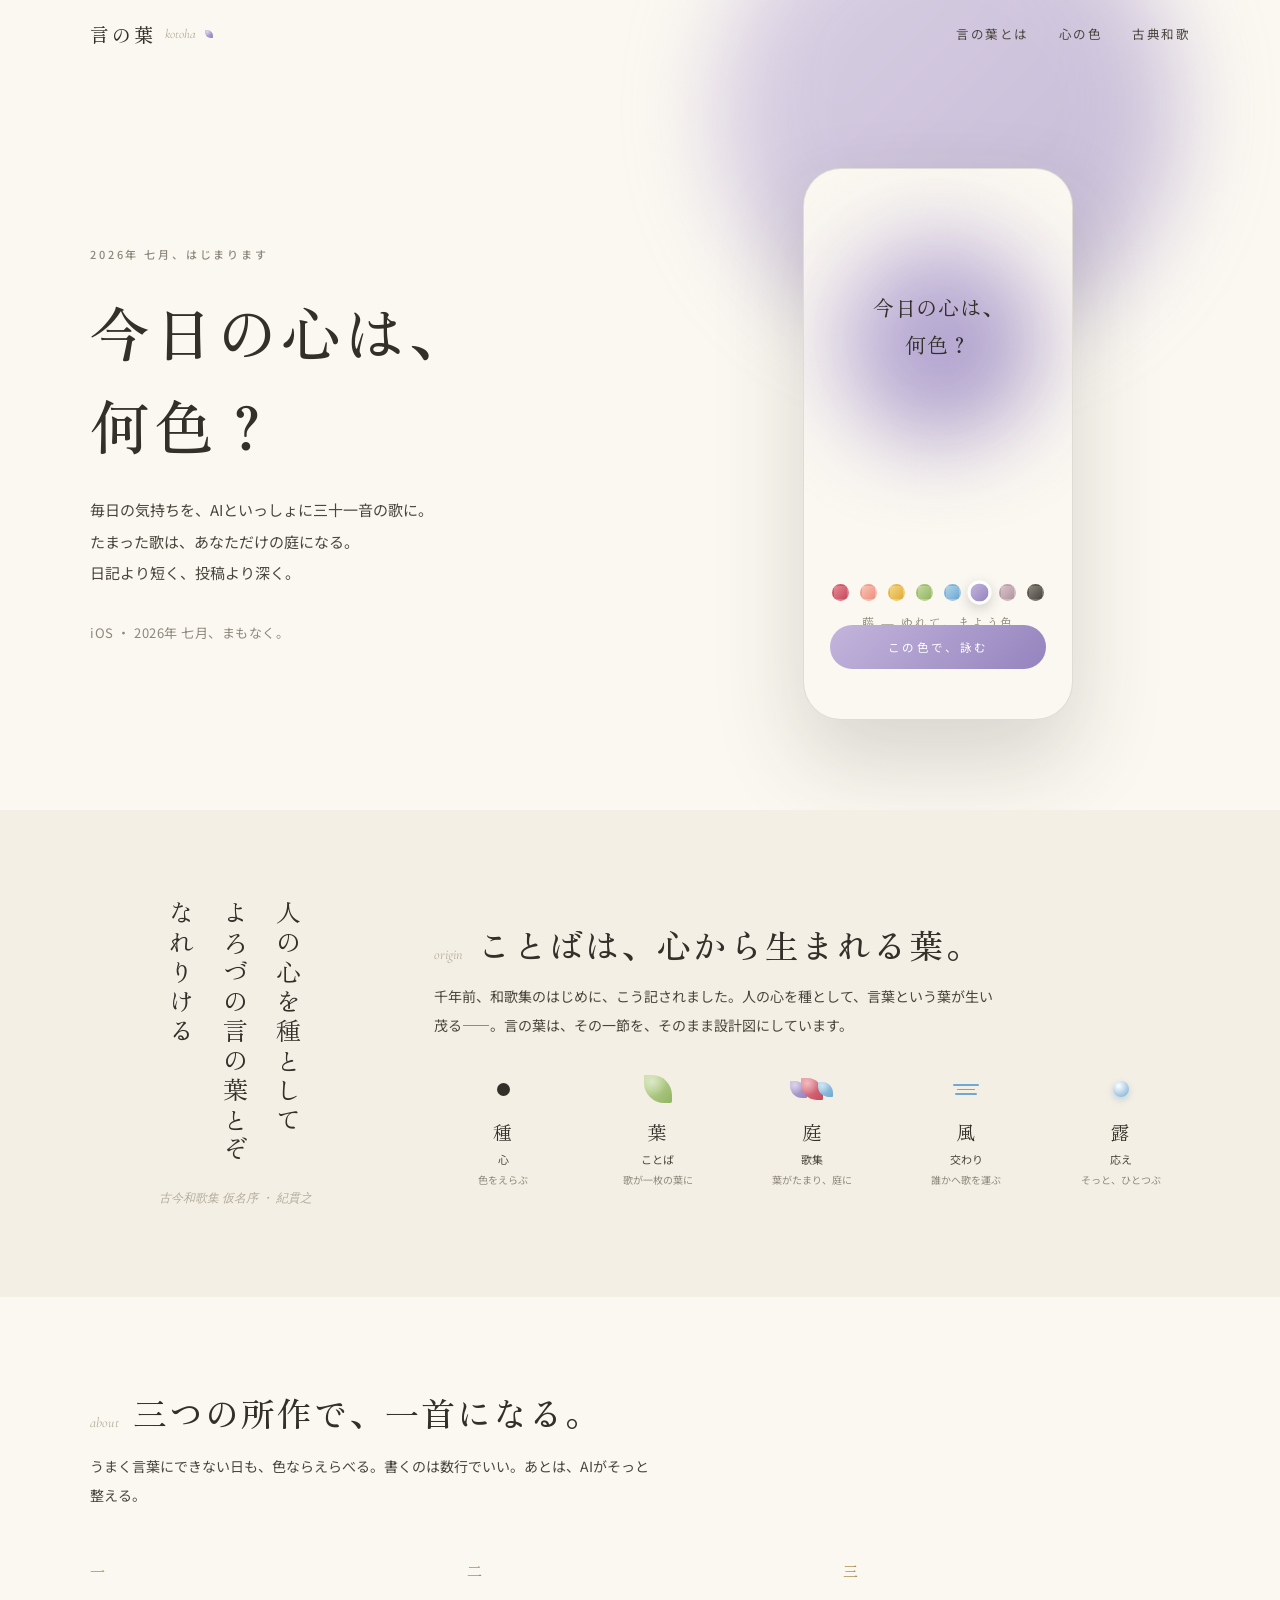
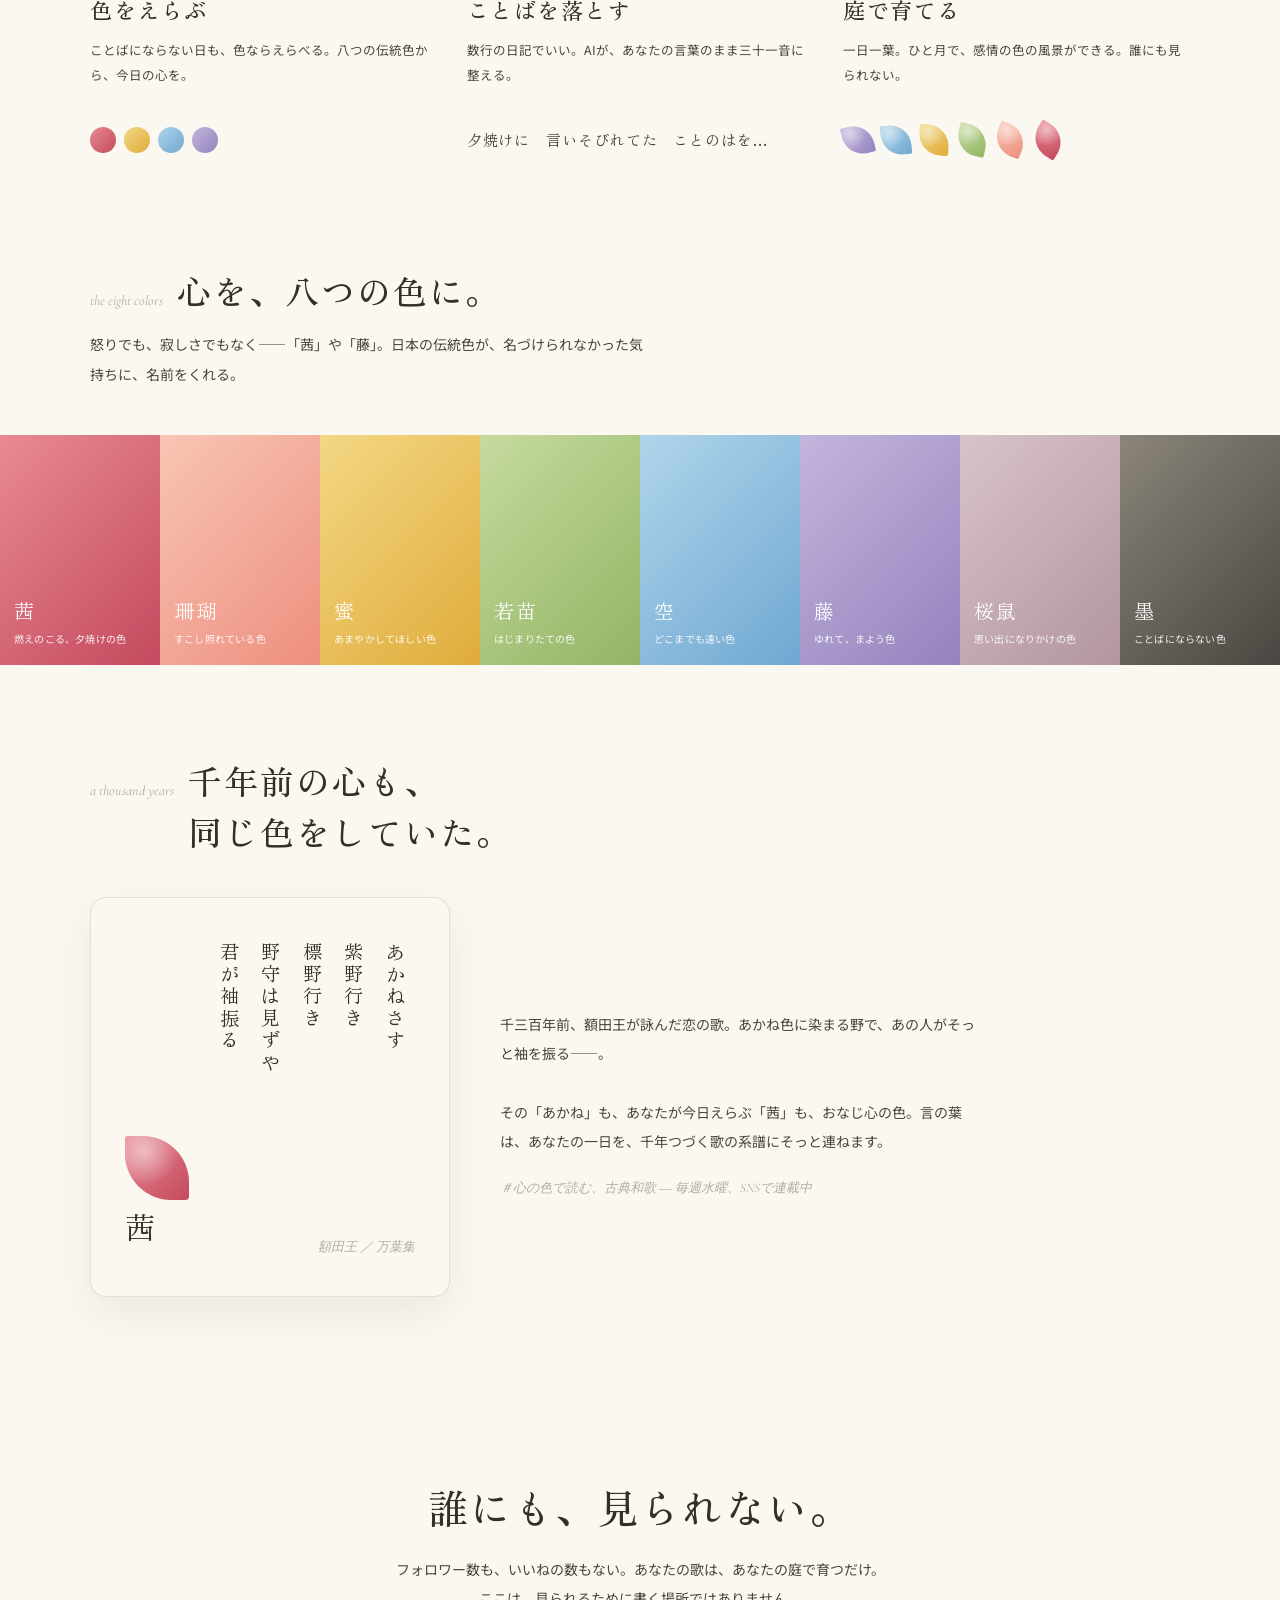
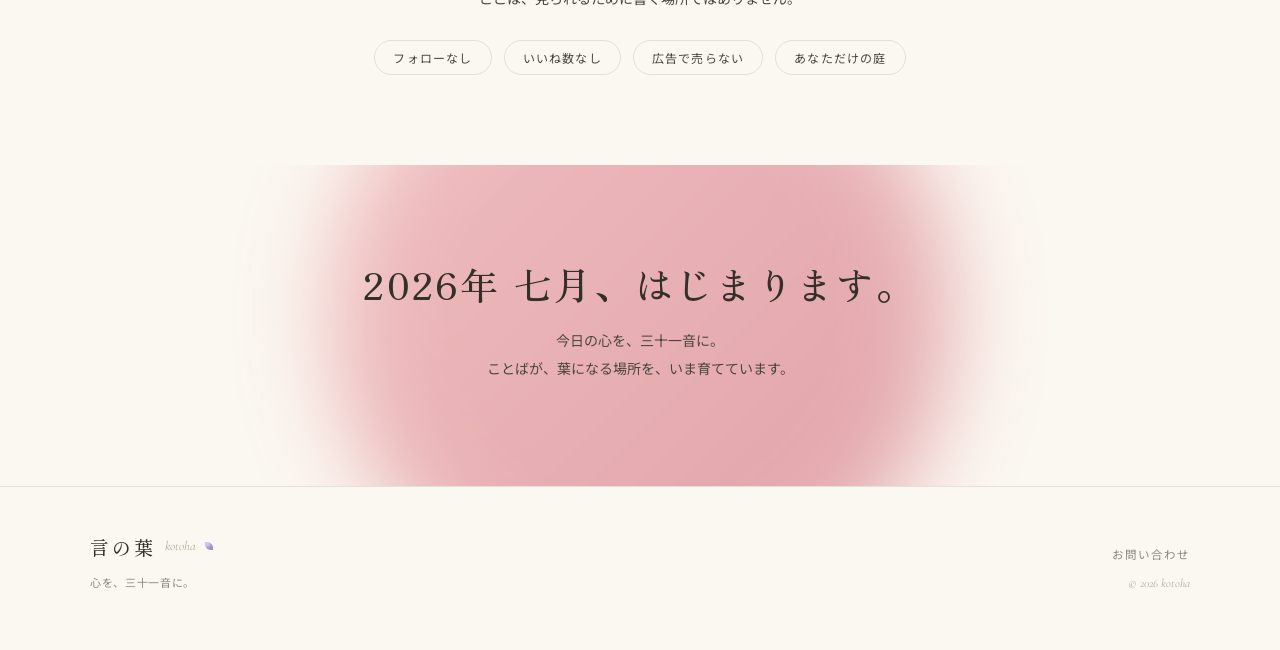
==== index.html @ 5b4a1d79 "ティザー化（事前登録を一旦やめる） - メールフォーム・regdone・storesブロックを削除 - nav/heroの「事前登録する」CTAを撤去（行き先のない死にボタンを残さない） - ヒーロー" ====
<!DOCTYPE html>
<html lang="ja">
<head>
<meta charset="UTF-8" />
<meta name="viewport" content="width=device-width, initial-scale=1.0" />
<title>言の葉 — 今日の心は、何色？</title>
<meta name="description" content="毎日の気持ちを、AIといっしょに三十一音の歌に。たまった歌は、あなただけの庭になる。言の葉 kotoha。" />
<meta name="theme-color" content="#FBF8F1" />
<link rel="icon" href="favicon.svg" type="image/svg+xml" />
<!-- Open Graph / Twitter（og:url・og:image はドメイン確定＆OG画像作成後に追加） -->
<meta property="og:type" content="website" />
<meta property="og:site_name" content="言の葉 kotoha" />
<meta property="og:title" content="言の葉 — 今日の心は、何色？" />
<meta property="og:description" content="毎日の気持ちを、AIといっしょに三十一音の歌に。たまった歌は、あなただけの庭になる。言の葉 kotoha。" />
<meta property="og:locale" content="ja_JP" />
<meta name="twitter:card" content="summary" />
<meta name="twitter:title" content="言の葉 — 今日の心は、何色？" />
<meta name="twitter:description" content="毎日の気持ちを、AIといっしょに三十一音の歌に。たまった歌は、あなただけの庭になる。" />
<link rel="stylesheet" href="styles.css" />
<style>
  * { box-sizing: border-box; }
  html { scroll-behavior: smooth; }
  body { margin: 0; background: var(--kn-paper); color: var(--kn-ink); font-family: var(--k-font-ui); -webkit-font-smoothing: antialiased; overflow-x: hidden; }
  a { color: inherit; text-decoration: none; }
  .mincho { font-family: var(--k-font-tanka); }
  .latin { font-family: var(--kn-latin); font-style: italic; }
  .wrap { max-width: 1180px; margin: 0 auto; padding: 0 40px; }

  /* leaf + aura primitives */
  .leaf { border-radius: 4% 72% 6% 72%; display: inline-block; position: relative; }
  .leaf::after { content: ""; position: absolute; inset: 0; border-radius: inherit; background: radial-gradient(circle at 30% 24%, rgba(255,255,255,0.5) 0%, rgba(255,255,255,0) 52%); }
  .aura { border-radius: 50%; filter: blur(46px); pointer-events: none; }

  /* gradients per color */
  .g-akane{background:linear-gradient(135deg,#E88A93,#C44A5E);} .g-sango{background:linear-gradient(135deg,#F8C5B4,#EE8F7F);}
  .g-mitsu{background:linear-gradient(135deg,#F3D784,#E0AC3B);} .g-wakanae{background:linear-gradient(135deg,#C6DA9E,#92B564);}
  .g-sora{background:linear-gradient(135deg,#B0D5EA,#6FA8D2);} .g-fuji{background:linear-gradient(135deg,#C3B5DC,#9483BE);}
  .g-sakuranezu{background:linear-gradient(135deg,#D8C3CA,#B295A0);} .g-sumi{background:linear-gradient(135deg,#8B857A,#4A4742);}

  /* ── nav ── */
  nav { position: fixed; top: 0; left: 0; right: 0; z-index: 50; transition: background .3s, border-color .3s, padding .3s; border-bottom: 1px solid transparent; }
  nav.solid { background: rgba(251,248,241,0.88); backdrop-filter: blur(12px); border-bottom-color: var(--kn-hairline); }
  nav .row { display: flex; align-items: center; justify-content: space-between; padding-top: 20px; padding-bottom: 20px; }
  .mark { display: inline-flex; align-items: center; gap: 9px; white-space: nowrap; }
  .mark .k { font-family: var(--k-font-mark); font-weight: 500; font-size: 19px; letter-spacing: 0.16em; color: var(--kn-ink); }
  .mark .l { font-family: var(--kn-latin); font-style: italic; font-size: 13px; color: var(--kn-ink-ghost); }
  .mark .dot { width: 8px; height: 8px; }
  .navlinks { display: flex; align-items: center; gap: 30px; }
  .navlinks a { font-size: 12.5px; letter-spacing: 0.12em; color: var(--kn-ink-soft); }
  .navlinks a:hover { color: var(--kn-ink); }
  .navlinks .links-inline { display: flex; gap: 30px; }
  .cta { font-size: 12.5px; letter-spacing: 0.14em; color: var(--kn-paper); background: var(--kn-ink); border-radius: 999px; padding: 11px 22px; border: none; cursor: pointer; white-space: nowrap; transition: opacity .2s; }
  .cta:hover { opacity: 0.82; }
  .cta.lg { padding: 16px 30px; font-size: 13px; }
  .navlinks .menutoggle { display: none; }

  /* ── hero ── */
  header.hero { position: relative; padding: 168px 0 90px; overflow: hidden; }
  .hero .aura1 { position: absolute; top: -120px; right: 8%; width: 460px; height: 460px; opacity: 0.55; }
  .hero-grid { display: grid; grid-template-columns: 1.05fr 0.95fr; gap: 40px; align-items: center; position: relative; }
  .over { font-size: 11px; letter-spacing: 0.26em; color: var(--kn-ink-faint); text-transform: none; font-weight: 500; }
  h1.big { font-family: var(--k-font-tanka); font-weight: 500; font-size: 60px; line-height: 1.55; letter-spacing: 0.06em; margin: 22px 0 0; }
  .hero .sub { font-size: 15px; line-height: 2.1; color: var(--kn-ink-soft); margin-top: 24px; max-width: 440px; }
  .hero .actions { display: flex; align-items: center; gap: 16px; margin-top: 34px; flex-wrap: wrap; }
  .hero .actions .note { font-family: var(--kn-latin); font-style: italic; font-size: 13px; color: var(--kn-ink-ghost); }

  /* phone */
  .phone-wrap { justify-self: center; position: relative; }
  .phone { width: 270px; height: 552px; border-radius: 38px; background: var(--kn-paper); border: 1px solid rgba(51,48,42,0.14); box-shadow: 0 40px 90px rgba(51,48,42,0.18); position: relative; overflow: hidden; }
  .phone .pa { position: absolute; top: 70px; left: 50%; transform: translateX(-50%); width: 200px; height: 200px; opacity: 0.9; transition: background .5s; }
  .phone .q { position: absolute; top: 120px; left: 0; right: 0; text-align: center; font-family: var(--k-font-tanka); font-size: 21px; line-height: 1.75; color: var(--kn-ink); letter-spacing: 0.04em; }
  .phone .dots { position: absolute; bottom: 118px; left: 28px; right: 28px; display: flex; justify-content: space-between; }
  .phone .dots .d { width: 17px; height: 17px; border-radius: 50%; cursor: pointer; transition: transform .2s, box-shadow .2s, border .2s; border: 2px solid transparent; }
  .phone .dots .d.on { transform: scale(1.4); border-color: #fff; box-shadow: 0 3px 10px rgba(0,0,0,0.18); }
  .phone .pbtn { position: absolute; bottom: 50px; left: 26px; right: 26px; height: 44px; border-radius: 999px; display: flex; align-items: center; justify-content: center; color: #fff; font-size: 11.5px; letter-spacing: 0.2em; transition: background .5s; }
  .phone .pname { position: absolute; bottom: 88px; left: 0; right: 0; text-align: center; font-family: var(--k-font-tanka); font-size: 12px; letter-spacing: 0.18em; color: var(--kn-ink-faint); }

  /* ── section frame ── */
  section { position: relative; padding: 90px 0; }
  .shead { display: flex; align-items: baseline; gap: 14px; margin-bottom: 14px; }
  .shead .n { font-family: var(--kn-latin); font-style: italic; font-size: 14px; color: var(--kn-ink-ghost); }
  h2 { font-family: var(--k-font-tanka); font-weight: 500; font-size: 34px; letter-spacing: 0.06em; margin: 0; line-height: 1.5; }
  .lead { font-size: 14px; line-height: 2.1; color: var(--kn-ink-soft); max-width: 560px; margin-top: 12px; }

  /* steps */
  .steps { display: grid; grid-template-columns: repeat(3, 1fr); gap: 30px; margin-top: 50px; }
  .step .num { font-family: var(--k-font-tanka); font-size: 15px; color: var(--kn-gold-1); letter-spacing: 0.3em; }
  .step h3 { font-family: var(--k-font-tanka); font-weight: 500; font-size: 22px; letter-spacing: 0.07em; margin: 12px 0 0; color: var(--kn-ink); }
  .step p { font-size: 12.5px; line-height: 2; color: var(--kn-ink-soft); margin: 12px 0 18px; }
  .step .vis { height: 70px; display: flex; align-items: center; gap: 8px; }

  /* color strip */
  .colors { padding: 0; }
  .colorstrip { display: grid; grid-template-columns: repeat(8, 1fr); }
  .colorstrip .c { height: 230px; display: flex; flex-direction: column; justify-content: flex-end; padding: 18px 14px; transition: flex .3s; }
  .colorstrip .c .nm { font-family: var(--k-font-tanka); font-size: 20px; color: #fff; letter-spacing: 0.1em; }
  .colorstrip .c .ds { font-size: 10px; color: rgba(255,255,255,0.9); margin-top: 6px; line-height: 1.6; letter-spacing: 0.02em; }

  /* waka */
  .waka-grid { display: grid; grid-template-columns: 360px 1fr; gap: 50px; align-items: center; margin-top: 40px; }
  .waka-card { width: 360px; height: 400px; background: var(--kn-paper); border: 1px solid var(--kn-hairline); border-radius: 16px; position: relative; box-shadow: 0 16px 40px rgba(51,48,42,0.08); overflow: hidden; }
  .waka-card .vk { position: absolute; top: 44px; right: 40px; display: flex; flex-direction: row-reverse; gap: 13px; }
  .waka-card .vk span { writing-mode: vertical-rl; font-family: var(--k-font-tanka); font-size: 19px; letter-spacing: 0.16em; line-height: 1.5; color: var(--kn-ink); }
  .waka-card .lf { position: absolute; left: 34px; bottom: 96px; }
  .waka-card .cn { position: absolute; left: 34px; bottom: 48px; font-family: var(--k-font-tanka); font-size: 30px; letter-spacing: 0.1em; color: var(--kn-ink); }
  .waka-card .src { position: absolute; right: 34px; bottom: 40px; font-family: var(--kn-latin); font-style: italic; font-size: 13px; color: var(--kn-ink-ghost); }

  /* privacy */
  .privacy { text-align: center; }
  .privacy h2 { font-size: 40px; }
  .privacy .tags { display: flex; gap: 12px; justify-content: center; flex-wrap: wrap; margin-top: 26px; }
  .privacy .tags span { font-size: 12px; letter-spacing: 0.1em; color: var(--kn-ink-soft); border: 1px solid var(--kn-hairline); border-radius: 999px; padding: 8px 18px; }

  /* final CTA */
  .final { position: relative; overflow: hidden; }
  .final .auraF { position: absolute; top: -160px; left: 50%; transform: translateX(-50%); width: 620px; height: 620px; opacity: 0.5; }
  .final .inner { position: relative; text-align: center; }
  .final h2 { font-size: 38px; }
  .final p { font-size: 14px; color: var(--kn-ink-soft); margin-top: 14px; line-height: 2; }
  .regform { display: inline-flex; gap: 10px; margin-top: 28px; border: 1px solid var(--kn-hairline); border-radius: 999px; padding: 7px 7px 7px 22px; background: var(--kn-paper); max-width: 100%; }
  .regform input { border: none; outline: none; background: transparent; font-family: var(--k-font-ui); font-size: 14px; color: var(--kn-ink); width: 240px; max-width: 50vw; }
  .regform input::placeholder { color: var(--kn-ink-ghost); }
  .stores { display: flex; gap: 14px; justify-content: center; margin-top: 28px; flex-wrap: wrap; }
  .storebtn { display: inline-flex; align-items: center; gap: 10px; background: var(--kn-ink); color: var(--kn-paper); border-radius: 14px; padding: 13px 24px; font-size: 13px; letter-spacing: 0.08em; }
  .regdone { margin-top: 22px; font-family: var(--k-font-tanka); font-size: 16px; color: var(--kn-ink); letter-spacing: 0.06em; display: none; }

  /* origin */
  .origin { background: var(--kn-stage); }
  .origin-inner { display: grid; grid-template-columns: 290px 1fr; gap: 54px; align-items: center; }
  .origin-quote .vq { display: flex; flex-direction: row-reverse; gap: 16px; justify-content: center; }
  .origin-quote .vq span { writing-mode: vertical-rl; font-family: var(--k-font-tanka); font-size: 25px; letter-spacing: 0.18em; line-height: 1.5; color: var(--kn-ink); }
  .origin-quote .attr { text-align: center; margin-top: 24px; font-family: var(--kn-latin); font-style: italic; font-size: 12px; color: var(--kn-ink-ghost); }
  .origin-body .shead { margin-bottom: 10px; }
  .metaphors { display: grid; grid-template-columns: repeat(5, 1fr); gap: 16px; margin-top: 30px; }
  .metaphors .m { text-align: center; }
  .metaphors .mi { height: 38px; display: flex; align-items: center; justify-content: center; }
  .metaphors .mt { font-family: var(--k-font-tanka); font-size: 19px; color: var(--kn-ink); margin-top: 10px; letter-spacing: 0.08em; }
  .metaphors .mc { font-size: 11px; color: var(--kn-ink-soft); margin-top: 6px; line-height: 1.6; }
  .metaphors .mc small { display: block; color: var(--kn-ink-faint); font-size: 10px; margin-top: 3px; }
  .windline { display: flex; flex-direction: column; gap: 3px; align-items: center; }
  .windline i { display: block; height: 1.5px; border-radius: 2px; background: var(--kn-sora-1); }
  /* atelier */
  .atelier { background: linear-gradient(180deg, var(--kn-paper) 0%, #F4EEDF 100%); }
  .atelier-card { max-width: 540px; margin: 34px auto 0; background: var(--kn-paper); border: 1px solid var(--kn-gold-1); border-radius: 20px; padding: 32px 34px; box-shadow: 0 18px 50px rgba(168,137,74,0.16); }
  .feat { list-style: none; padding: 0; margin: 20px 0; }
  .feat li { font-size: 13px; color: var(--kn-ink-soft); padding: 11px 0 11px 28px; border-top: 1px solid var(--kn-hairline); position: relative; }
  .feat li::before { content: ""; position: absolute; left: 2px; top: 15px; width: 12px; height: 14px; border-radius: 60% 60% 60% 0; background: var(--kn-gold-1); transform: rotate(40deg); opacity: 0.85; }
  @media (max-width: 900px) {
    .origin-inner { grid-template-columns: 1fr; gap: 34px; }
    .metaphors { gap: 8px; }
    .metaphors .mt { font-size: 16px; } .metaphors .mc { font-size: 9.5px; }
  }

  /* footer */
  footer { border-top: 1px solid var(--kn-hairline); padding: 46px 0 60px; }
  .foot { display: flex; justify-content: space-between; align-items: flex-end; gap: 24px; flex-wrap: wrap; }
  .foot .links { display: flex; gap: 22px; flex-wrap: wrap; }
  .foot .links a { font-size: 11.5px; letter-spacing: 0.08em; color: var(--kn-ink-faint); }
  .foot .copy { font-family: var(--kn-latin); font-style: italic; font-size: 12px; color: var(--kn-ink-ghost); }

  /* phase visibility（公開時は prelaunch 固定。値を切り替えれば各フェーズの表示になる） */
  .only-teaser, .only-prelaunch, .only-atelier, .show-pre, .show-launched { display: none; }
  body[data-phase="teaser"] .only-teaser { display: revert; }
  body[data-phase="prelaunch"] .only-prelaunch { display: revert; }
  body[data-phase="teaser"] .show-pre, body[data-phase="prelaunch"] .show-pre { display: revert; }
  body[data-phase="live"] .show-launched, body[data-phase="atelier"] .show-launched { display: revert; }
  body[data-phase="atelier"] .only-atelier { display: revert; }

  /* reveal */
  .reveal { opacity: 0; transform: translateY(16px); transition: opacity .7s cubic-bezier(.33,0,.2,1), transform .7s cubic-bezier(.33,0,.2,1); }
  .reveal.in { opacity: 1; transform: none; }
  @media (prefers-reduced-motion: reduce) { .reveal { opacity: 1; transform: none; transition: none; } }

  /* responsive */
  @media (max-width: 900px) {
    .wrap { padding: 0 24px; }
    .navlinks .links-inline { display: none; }
    h1.big { font-size: 44px; }
    .hero-grid { grid-template-columns: 1fr; gap: 10px; }
    .phone-wrap { margin-top: 30px; }
    header.hero { padding: 130px 0 60px; }
    .steps { grid-template-columns: 1fr; gap: 26px; }
    .colorstrip { grid-template-columns: repeat(4, 1fr); }
    .colorstrip .c { height: 180px; }
    .waka-grid { grid-template-columns: 1fr; gap: 30px; justify-items: center; }
    h2 { font-size: 27px; } .privacy h2, .final h2 { font-size: 30px; }
    section { padding: 64px 0; }
  }
  @media (max-width: 480px) {
    .colorstrip { grid-template-columns: repeat(2, 1fr); }
    .waka-card { width: 100%; max-width: 360px; }
    .regform input { width: 160px; }
  }
</style>
</head>
<body data-phase="teaser">

<!-- NAV -->
<nav id="nav">
  <div class="wrap row">
    <a class="mark" href="#top">
      <span class="k">言の葉</span><span class="l">kotoha</span>
      <span class="leaf dot g-fuji"></span>
    </a>
    <div class="navlinks">
      <span class="links-inline">
        <a href="#about">言の葉とは</a>
        <a href="#colors">心の色</a>
        <a href="#waka">古典和歌</a>
      </span>
    </div>
  </div>
</nav>

<!-- HERO -->
<header class="hero" id="top">
  <div class="aura1 aura g-fuji"></div>
  <div class="wrap hero-grid">
    <div>
      <div class="over reveal">
        <span class="only-teaser">2026年 七月、はじまります</span>
        <span class="only-prelaunch">まもなく公開 ・ 事前登録受付中</span>
        <span class="show-launched">iOS ・ 無料ではじめる</span>
      </div>
      <h1 class="big reveal">今日の心は、<br />何色？</h1>
      <p class="sub reveal">毎日の気持ちを、AIといっしょに三十一音の歌に。<br />たまった歌は、あなただけの庭になる。<br />日記より短く、投稿より深く。</p>
      <div class="actions reveal">
        <span class="note" style="font-family:var(--k-font-ui);font-style:normal;color:var(--kn-ink-faint);letter-spacing:0.04em;">iOS ・ 2026年 七月、まもなく。</span>
      </div>
    </div>
    <div class="phone-wrap reveal">
      <div class="phone">
        <div class="pa aura g-fuji" id="phoneAura"></div>
        <div class="q">今日の心は、<br />何色？</div>
        <div class="pname" id="phoneName">藤 ― ゆれて、まよう色</div>
        <div class="dots" id="phoneDots"></div>
        <div class="pbtn g-fuji" id="phoneBtn">この色で、詠む</div>
      </div>
    </div>
  </div>
</header>

<!-- ORIGIN -->
<section class="origin" id="origin">
  <div class="wrap">
    <div class="origin-inner">
      <div class="origin-quote reveal">
        <div class="vq">
          <span>人の心を種として</span>
          <span>よろづの言の葉とぞ</span>
          <span>なれりける</span>
        </div>
        <div class="attr">古今和歌集 仮名序 ・ 紀貫之</div>
      </div>
      <div class="origin-body reveal">
        <div class="shead"><span class="n">origin</span><h2>ことばは、心から生まれる葉。</h2></div>
        <p class="lead">千年前、和歌集のはじめに、こう記されました。人の心を種として、言葉という葉が生い茂る――。言の葉は、その一節を、そのまま設計図にしています。</p>
        <div class="metaphors">
          <div class="m"><div class="mi"><span style="width:13px;height:13px;border-radius:50%;background:var(--kn-ink);display:inline-block;"></span></div><div class="mt">種</div><div class="mc">心<small>色をえらぶ</small></div></div>
          <div class="m"><div class="mi"><span class="leaf g-wakanae" style="width:28px;height:28px;"></span></div><div class="mt">葉</div><div class="mc">ことば<small>歌が一枚の葉に</small></div></div>
          <div class="m"><div class="mi"><span class="leaf g-fuji" style="width:17px;height:17px;margin-right:-6px;"></span><span class="leaf g-akane" style="width:22px;height:22px;"></span><span class="leaf g-sora" style="width:15px;height:15px;margin-left:-5px;"></span></div><div class="mt">庭</div><div class="mc">歌集<small>葉がたまり、庭に</small></div></div>
          <div class="m"><div class="mi"><span class="windline"><i style="width:26px;"></i><i style="width:18px;"></i><i style="width:22px;"></i></span></div><div class="mt">風</div><div class="mc">交わり<small>誰かへ歌を運ぶ</small></div></div>
          <div class="m"><div class="mi"><span style="width:16px;height:16px;border-radius:50%;background:radial-gradient(circle at 35% 30%, #fff, var(--kn-sora-1));box-shadow:0 3px 7px rgba(111,168,210,0.4);display:inline-block;"></span></div><div class="mt">露</div><div class="mc">応え<small>そっと、ひとつぶ</small></div></div>
        </div>
      </div>
    </div>
  </div>
</section>

<!-- ABOUT / STEPS -->
<section id="about">
  <div class="wrap">
    <div class="shead reveal"><span class="n">about</span><h2>三つの所作で、一首になる。</h2></div>
    <p class="lead reveal">うまく言葉にできない日も、色ならえらべる。書くのは数行でいい。あとは、AIがそっと整える。</p>
    <div class="steps">
      <div class="step reveal">
        <div class="num">一</div>
        <h3>色をえらぶ</h3>
        <p>ことばにならない日も、色ならえらべる。八つの伝統色から、今日の心を。</p>
        <div class="vis" id="vis1"></div>
      </div>
      <div class="step reveal">
        <div class="num">二</div>
        <h3>ことばを落とす</h3>
        <p>数行の日記でいい。AIが、あなたの言葉のまま三十一音に整える。</p>
        <div class="vis"><span class="mincho" style="font-size:15px;line-height:1.9;color:var(--kn-ink-soft);letter-spacing:0.06em;">夕焼けに　言いそびれてた　ことのはを…</span></div>
      </div>
      <div class="step reveal">
        <div class="num">三</div>
        <h3>庭で育てる</h3>
        <p>一日一葉。ひと月で、感情の色の風景ができる。誰にも見られない。</p>
        <div class="vis" id="vis3"></div>
      </div>
    </div>
  </div>
</section>

<!-- COLORS -->
<section class="colors" id="colors">
  <div class="wrap">
    <div class="shead reveal"><span class="n">the eight colors</span><h2>心を、八つの色に。</h2></div>
    <p class="lead reveal">怒りでも、寂しさでもなく――「茜」や「藤」。日本の伝統色が、名づけられなかった気持ちに、名前をくれる。</p>
  </div>
  <div class="colorstrip reveal" id="colorstrip" style="margin-top:46px;"></div>
</section>

<!-- WAKA -->
<section id="waka">
  <div class="wrap">
    <div class="shead reveal"><span class="n">a thousand years</span><h2>千年前の心も、<br />同じ色をしていた。</h2></div>
    <div class="waka-grid">
      <div class="waka-card reveal">
        <div class="vk">
          <span>あかねさす</span><span>紫野行き</span><span>標野行き</span><span>野守は見ずや</span><span>君が袖振る</span>
        </div>
        <div class="leaf lf g-akane" style="width:64px;height:64px;"></div>
        <div class="cn">茜</div>
        <div class="src">額田王 ／ 万葉集</div>
      </div>
      <div class="reveal">
        <p class="lead" style="max-width:480px;">
          千三百年前、額田王が詠んだ恋の歌。あかね色に染まる野で、あの人がそっと袖を振る――。<br /><br />
          その「あかね」も、あなたが今日えらぶ「茜」も、おなじ心の色。言の葉は、あなたの一日を、千年つづく歌の系譜にそっと連ねます。
        </p>
        <div style="margin-top:22px;font-family:var(--kn-latin);font-style:italic;font-size:13px;color:var(--kn-ink-ghost);">＃心の色で読む、古典和歌 ― 毎週水曜、SNSで連載中</div>
      </div>
    </div>
  </div>
</section>

<!-- PRIVACY -->
<section class="privacy">
  <div class="wrap reveal">
    <h2>誰にも、見られない。</h2>
    <p class="lead" style="margin:18px auto 0;text-align:center;">フォロワー数も、いいねの数もない。あなたの歌は、あなたの庭で育つだけ。<br />ここは、見られるために書く場所ではありません。</p>
    <div class="tags">
      <span>フォローなし</span><span>いいね数なし</span><span>広告で売らない</span><span>あなただけの庭</span>
    </div>
  </div>
</section>

<!-- ATELIER（課金後フェーズ） -->
<section class="atelier only-atelier" id="atelier">
  <div class="wrap">
    <div class="shead reveal" style="justify-content:center;"><span class="n">atelier</span><h2 style="color:var(--kn-gold-1);">もっと、深める。</h2></div>
    <p class="lead reveal" style="margin:0 auto;text-align:center;">無料でも、ずっと使えます。もっとことばに遊びたい人へ、言の葉 Atelier。</p>
    <div class="atelier-card reveal">
      <div style="display:flex;justify-content:space-between;align-items:baseline;">
        <div class="mincho" style="font-size:21px;letter-spacing:0.1em;color:var(--kn-ink);">言の葉 Atelier</div>
        <div><span class="mincho" style="font-size:25px;color:var(--kn-gold-1);">¥580</span><span style="font-size:11px;color:var(--kn-ink-faint);"> ／月</span></div>
      </div>
      <div style="font-size:11px;color:var(--kn-ink-faint);margin-top:4px;text-align:right;">年額 ¥4,800（ふた月ぶん、おトク）</div>
      <ul class="feat">
        <li>ひとひら（AIクレジット）を、たっぷりと</li>
        <li>心の色を、さらに増やす</li>
        <li>季節でうつろう、アイコンの衣替え</li>
        <li>歌集の書き出しと、紙のグッズ</li>
      </ul>
      <button class="cta lg" style="width:100%;background:var(--kn-gold-1);" onclick="goCta()">Atelierをひらく</button>
      <div style="text-align:center;margin-top:14px;font-size:11px;color:var(--kn-ink-faint);">いつでも解約できます ・ 自分で詠むことは、ずっと無料</div>
    </div>
  </div>
</section>

<!-- FINAL CTA -->
<section class="final" id="register">
  <div class="auraF aura g-akane"></div>
  <div class="wrap inner reveal">
    <h2>2026年 七月、はじまります。</h2>
    <p>今日の心を、三十一音に。<br />ことばが、葉になる場所を、いま育てています。</p>
  </div>
</section>

<!-- FOOTER -->
<footer>
  <div class="wrap foot">
    <div>
      <a class="mark" href="#top"><span class="k">言の葉</span><span class="l">kotoha</span><span class="leaf dot g-fuji"></span></a>
      <div style="font-size:11px;color:var(--kn-ink-faint);margin-top:14px;letter-spacing:0.06em;">心を、三十一音に。</div>
    </div>
    <div style="text-align:right;">
      <div class="links">
        <a href="mailto:kotoha.studio.slayuicorn@gmail.com">お問い合わせ</a>
      </div>
      <div class="copy" style="margin-top:14px;">© 2026 kotoha</div>
    </div>
  </div>
</footer>

<script>
  var COLORS = [
    ["akane","茜","燃えのこる、夕焼けの色"],["sango","珊瑚","すこし照れている色"],
    ["mitsu","蜜","あまやかしてほしい色"],["wakanae","若苗","はじまりたての色"],
    ["sora","空","どこまでも遠い色"],["fuji","藤","ゆれて、まよう色"],
    ["sakuranezu","桜鼠","思い出になりかけの色"],["sumi","墨","ことばにならない色"]
  ];

  // color strip
  var strip = document.getElementById("colorstrip");
  COLORS.forEach(function(c){
    var d = document.createElement("div");
    d.className = "c g-" + c[0];
    d.innerHTML = '<div class="nm">'+c[1]+'</div><div class="ds">'+c[2]+'</div>';
    strip.appendChild(d);
  });

  // phone dots
  var dotsEl = document.getElementById("phoneDots");
  COLORS.forEach(function(c, i){
    var s = document.createElement("span");
    s.className = "d g-" + c[0] + (c[0]==="fuji" ? " on" : "");
    s.setAttribute("data-c", c[0]);
    s.setAttribute("data-nm", c[1]);
    s.setAttribute("data-ds", c[2]);
    s.onclick = function(){ pickColor(c[0], c[1], c[2], s); };
    dotsEl.appendChild(s);
  });
  function pickColor(key, nm, ds, el){
    document.querySelectorAll("#phoneDots .d").forEach(function(x){ x.classList.remove("on"); });
    el.classList.add("on");
    document.getElementById("phoneAura").className = "pa aura g-" + key;
    document.getElementById("phoneBtn").className = "pbtn g-" + key;
    document.getElementById("phoneName").textContent = nm + " ― " + ds;
  }

  // step visuals
  var v1 = document.getElementById("vis1");
  ["akane","mitsu","sora","fuji"].forEach(function(k){
    var s=document.createElement("span"); s.style.cssText="width:26px;height:26px;border-radius:50%;"; s.className="g-"+k; v1.appendChild(s);
  });
  var v3 = document.getElementById("vis3");
  ["fuji","sora","mitsu","wakanae","sango","akane"].forEach(function(k,i){
    var s=document.createElement("span"); s.className="leaf g-"+k; s.style.cssText="width:30px;height:30px;transform:rotate("+(-14+i*9)+"deg);"; v3.appendChild(s);
  });

  // nav solidify
  var nav = document.getElementById("nav");
  function onScroll(){ nav.classList.toggle("solid", window.scrollY > 30); }
  window.addEventListener("scroll", onScroll); onScroll();

  // reveal
  var io = new IntersectionObserver(function(es){
    es.forEach(function(e){ if(e.isIntersecting){ e.target.classList.add("in"); io.unobserve(e.target); } });
  }, { threshold: 0.12 });
  document.querySelectorAll(".reveal").forEach(function(el){ io.observe(el); });
  // 初期表示域（ファーストビュー）はIO発火を待たず即座に表示する保険
  requestAnimationFrame(function(){
    document.querySelectorAll(".reveal").forEach(function(el){
      var r = el.getBoundingClientRect();
      if (r.top < window.innerHeight * 0.96) el.classList.add("in");
    });
  });

  // ローンチ段階（いまはティザー固定）。<body data-phase="..."> でも切替可:
  // teaser / prelaunch / live / atelier
  function setPhase(p){ document.body.setAttribute("data-phase", p); }
  setPhase("teaser");
</script>
</body>
</html>
---- styles.css ----
/* 言の葉 kotoha — LP design tokens
   出典: brand-guidelines/brand.css（公式ブランドトークン）を自己完結化。
   --kn-ink-soft / --kn-gold-1 / --kn-stage は LP 用に補完。 */

@import url('https://fonts.googleapis.com/css2?family=Zen+Old+Mincho:wght@400;500&family=Noto+Sans+JP:wght@300;400;500&family=Shippori+Mincho:wght@500&family=Cormorant+Garamond:ital,wght@0,500;1,400;1,500&display=swap');

:root {
  /* fonts */
  --k-font-tanka: 'Zen Old Mincho', 'Hiragino Mincho ProN', serif; /* 短歌・詩的見出し */
  --k-font-ui:    'Noto Sans JP', 'Hiragino Sans', sans-serif;     /* UI本文・ラベル */
  --k-font-mark:  'Shippori Mincho', serif;                        /* ワードマーク */
  --kn-latin:     'Cormorant Garamond', serif;                     /* イタリック英字 */

  /* surfaces */
  --kn-paper:    #FBF8F1;
  --kn-stage:    #F4EFE4; /* セクション背景（紙より一段あたたかい） */
  --kn-hairline: rgba(51, 48, 42, 0.12);

  /* ink */
  --kn-ink:       #33302A;
  --kn-ink-soft:  #4A463E; /* 本文（brand: --kn-ink-body 相当） */
  --kn-ink-faint: #8E887C;
  --kn-ink-ghost: #B3AC9D;

  /* accents */
  --kn-gold-1: #A8894A; /* brand: --kn-gold */
  --kn-sora-1: #6FA8D2;
}
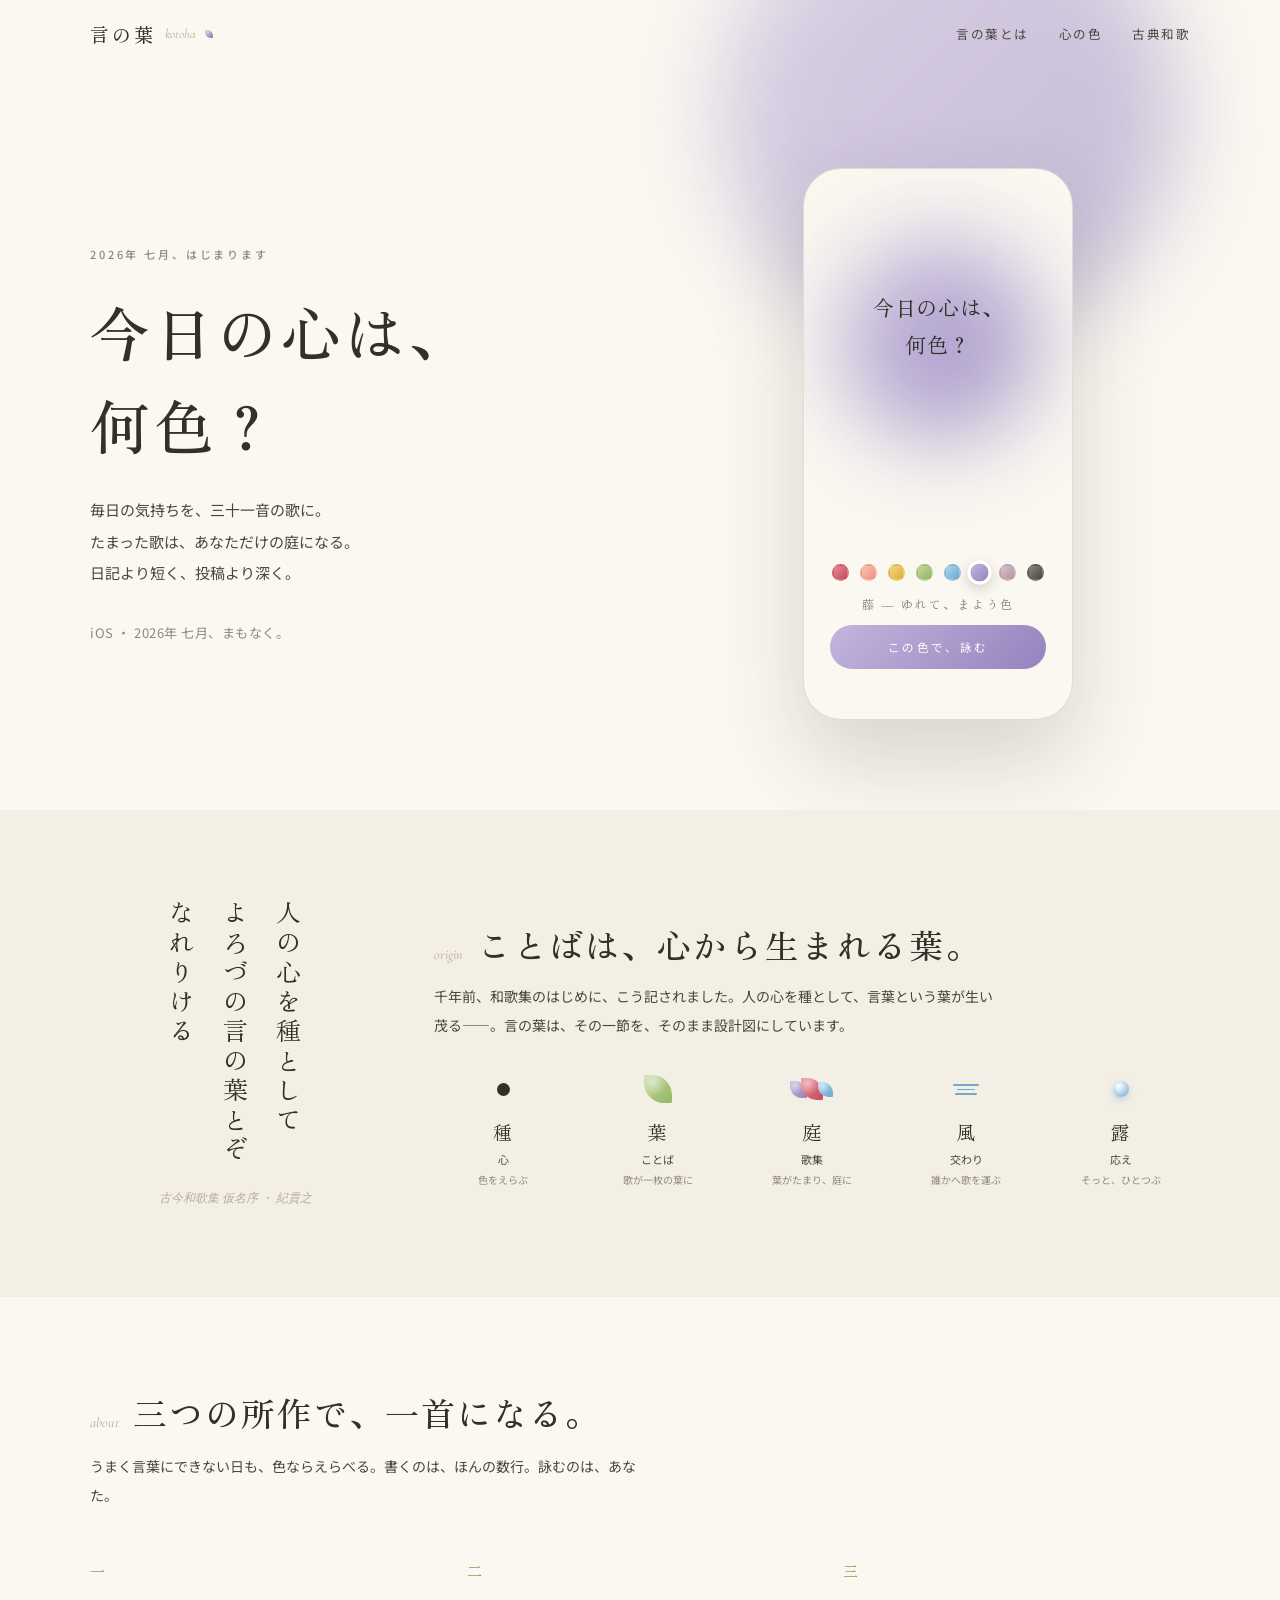
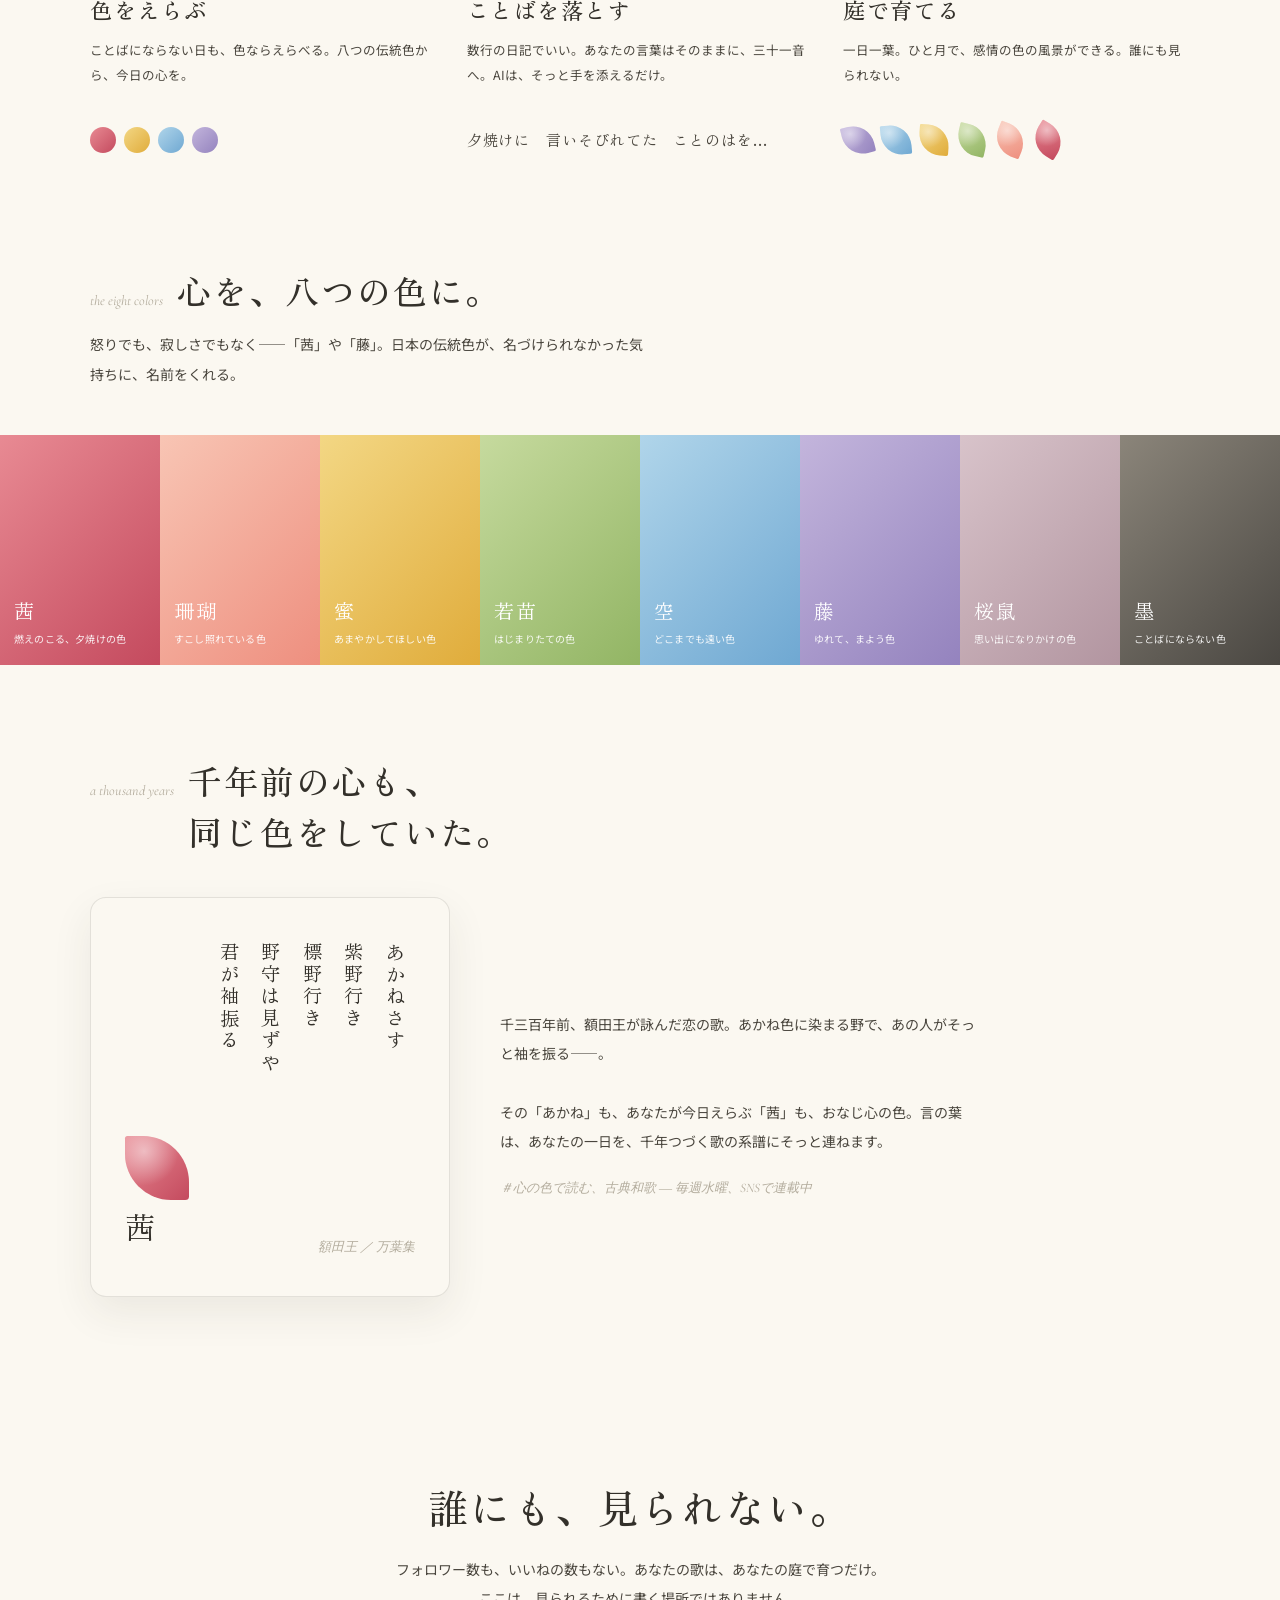
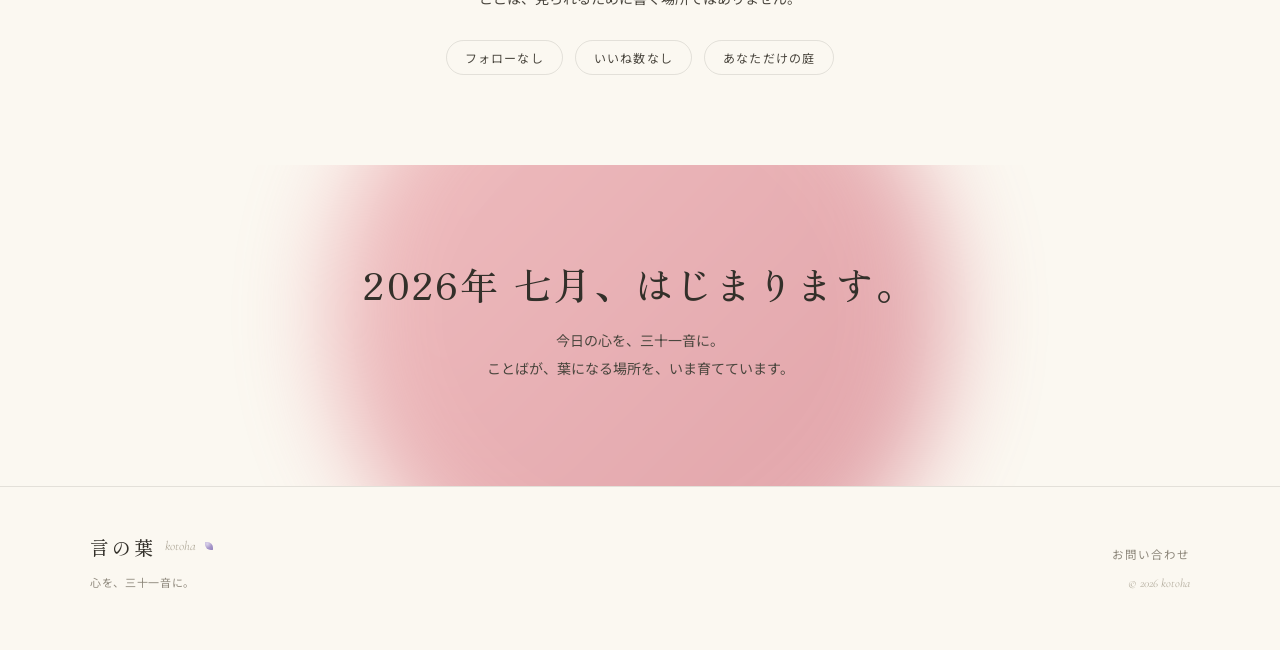
==== commit f9c2e1e7: "コピー調整＋電話モックの重なり修正 - hero: 「AIといっしょに」を削除 →「毎日の気持ちを、三十一音の歌に。」 - AIを支えに言い換え（詠み手はあなた）:   about lead「詠むのは" ====
--- a/index.html
+++ b/index.html
@@ -69,11 +69,11 @@
   .phone { width: 270px; height: 552px; border-radius: 38px; background: var(--kn-paper); border: 1px solid rgba(51,48,42,0.14); box-shadow: 0 40px 90px rgba(51,48,42,0.18); position: relative; overflow: hidden; }
   .phone .pa { position: absolute; top: 70px; left: 50%; transform: translateX(-50%); width: 200px; height: 200px; opacity: 0.9; transition: background .5s; }
   .phone .q { position: absolute; top: 120px; left: 0; right: 0; text-align: center; font-family: var(--k-font-tanka); font-size: 21px; line-height: 1.75; color: var(--kn-ink); letter-spacing: 0.04em; }
-  .phone .dots { position: absolute; bottom: 118px; left: 28px; right: 28px; display: flex; justify-content: space-between; }
+  .phone .dots { position: absolute; bottom: 138px; left: 28px; right: 28px; display: flex; justify-content: space-between; }
   .phone .dots .d { width: 17px; height: 17px; border-radius: 50%; cursor: pointer; transition: transform .2s, box-shadow .2s, border .2s; border: 2px solid transparent; }
   .phone .dots .d.on { transform: scale(1.4); border-color: #fff; box-shadow: 0 3px 10px rgba(0,0,0,0.18); }
   .phone .pbtn { position: absolute; bottom: 50px; left: 26px; right: 26px; height: 44px; border-radius: 999px; display: flex; align-items: center; justify-content: center; color: #fff; font-size: 11.5px; letter-spacing: 0.2em; transition: background .5s; }
-  .phone .pname { position: absolute; bottom: 88px; left: 0; right: 0; text-align: center; font-family: var(--k-font-tanka); font-size: 12px; letter-spacing: 0.18em; color: var(--kn-ink-faint); }
+  .phone .pname { position: absolute; bottom: 106px; left: 0; right: 0; text-align: center; font-family: var(--k-font-tanka); font-size: 12px; letter-spacing: 0.18em; color: var(--kn-ink-faint); }
 
   /* ── section frame ── */
   section { position: relative; padding: 90px 0; }
@@ -217,13 +217,9 @@
   <div class="aura1 aura g-fuji"></div>
   <div class="wrap hero-grid">
     <div>
-      <div class="over reveal">
-        <span class="only-teaser">2026年 七月、はじまります</span>
-        <span class="only-prelaunch">まもなく公開 ・ 事前登録受付中</span>
-        <span class="show-launched">iOS ・ 無料ではじめる</span>
-      </div>
+      <div class="over reveal">2026年 七月、はじまります</div>
       <h1 class="big reveal">今日の心は、<br />何色？</h1>
-      <p class="sub reveal">毎日の気持ちを、AIといっしょに三十一音の歌に。<br />たまった歌は、あなただけの庭になる。<br />日記より短く、投稿より深く。</p>
+      <p class="sub reveal">毎日の気持ちを、三十一音の歌に。<br />たまった歌は、あなただけの庭になる。<br />日記より短く、投稿より深く。</p>
       <div class="actions reveal">
         <span class="note" style="font-family:var(--k-font-ui);font-style:normal;color:var(--kn-ink-faint);letter-spacing:0.04em;">iOS ・ 2026年 七月、まもなく。</span>
       </div>
@@ -271,7 +267,7 @@
 <section id="about">
   <div class="wrap">
     <div class="shead reveal"><span class="n">about</span><h2>三つの所作で、一首になる。</h2></div>
-    <p class="lead reveal">うまく言葉にできない日も、色ならえらべる。書くのは数行でいい。あとは、AIがそっと整える。</p>
+    <p class="lead reveal">うまく言葉にできない日も、色ならえらべる。書くのは、ほんの数行。詠むのは、あなた。</p>
     <div class="steps">
       <div class="step reveal">
         <div class="num">一</div>
@@ -282,7 +278,7 @@
       <div class="step reveal">
         <div class="num">二</div>
         <h3>ことばを落とす</h3>
-        <p>数行の日記でいい。AIが、あなたの言葉のまま三十一音に整える。</p>
+        <p>数行の日記でいい。あなたの言葉はそのままに、三十一音へ。AIは、そっと手を添えるだけ。</p>
         <div class="vis"><span class="mincho" style="font-size:15px;line-height:1.9;color:var(--kn-ink-soft);letter-spacing:0.06em;">夕焼けに　言いそびれてた　ことのはを…</span></div>
       </div>
       <div class="step reveal">
@@ -334,7 +330,7 @@
     <h2>誰にも、見られない。</h2>
     <p class="lead" style="margin:18px auto 0;text-align:center;">フォロワー数も、いいねの数もない。あなたの歌は、あなたの庭で育つだけ。<br />ここは、見られるために書く場所ではありません。</p>
     <div class="tags">
-      <span>フォローなし</span><span>いいね数なし</span><span>広告で売らない</span><span>あなただけの庭</span>
+      <span>フォローなし</span><span>いいね数なし</span><span>あなただけの庭</span>
     </div>
   </div>
 </section>
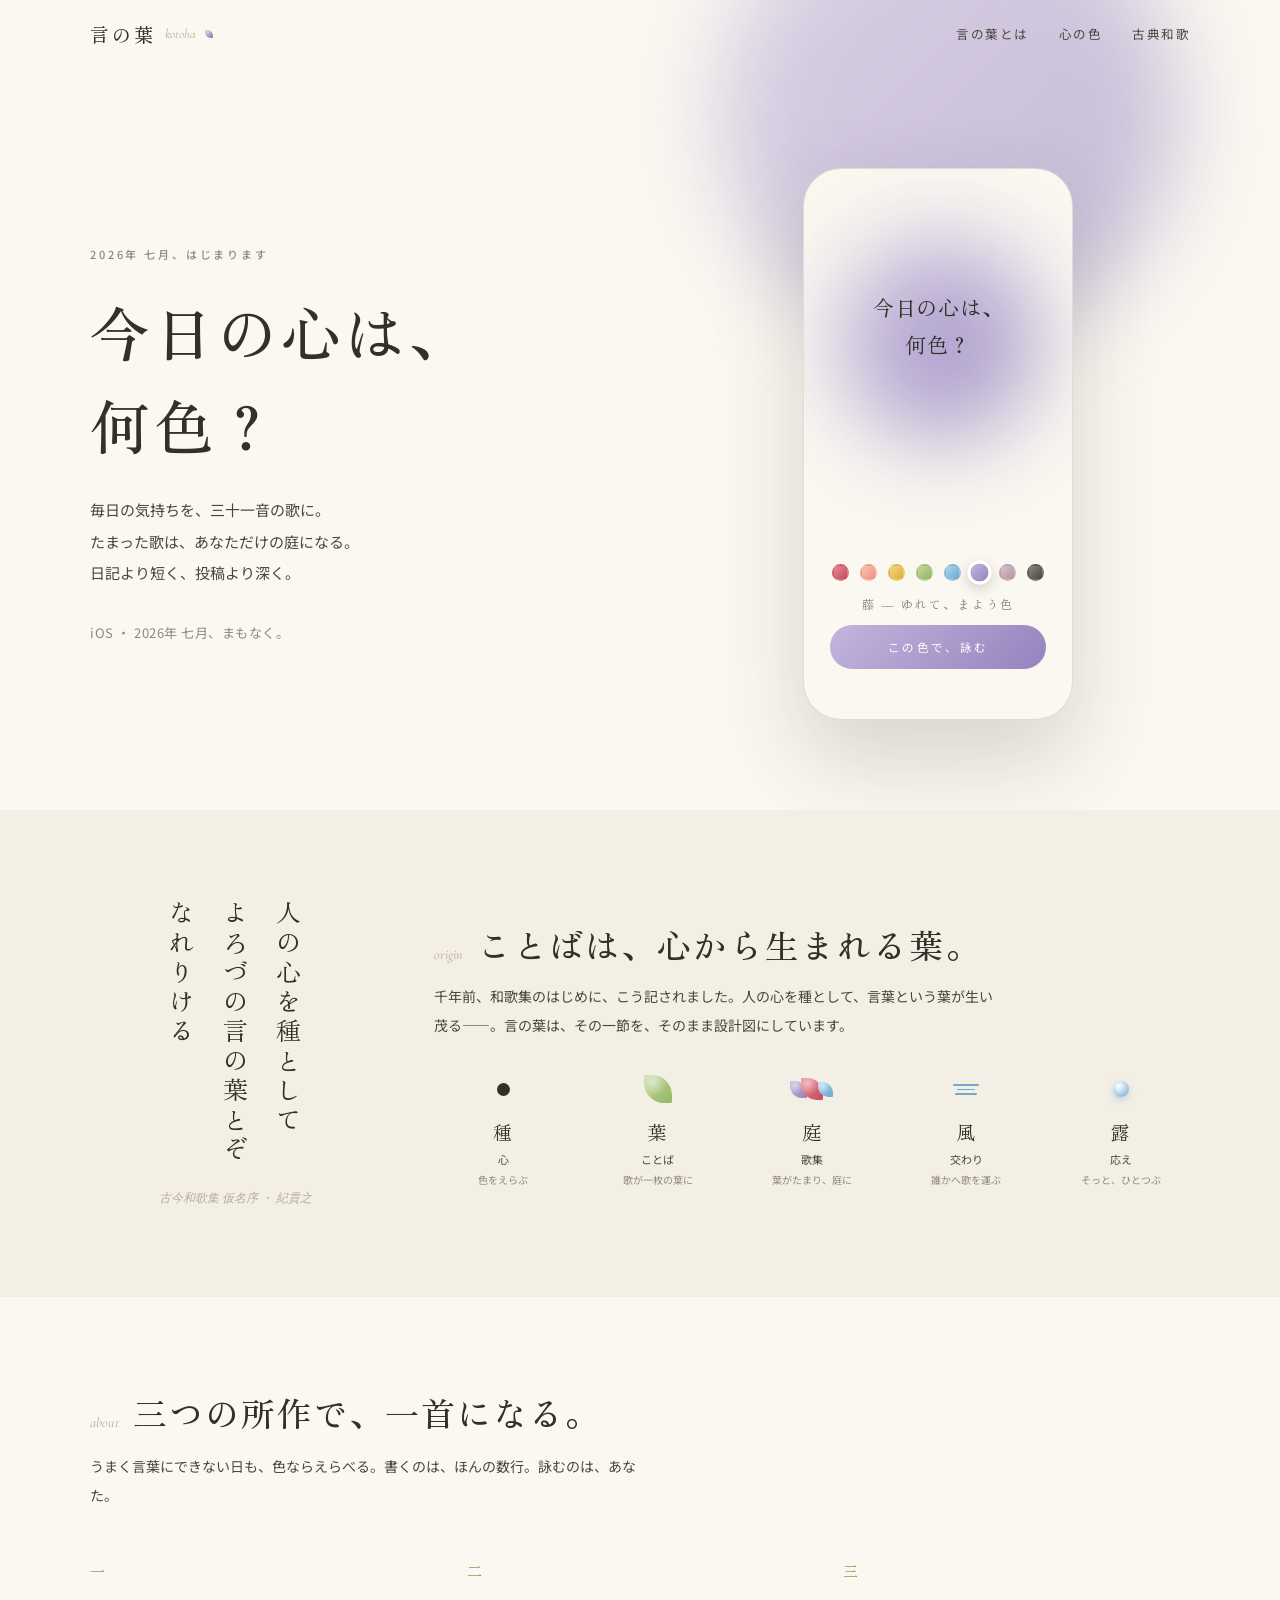
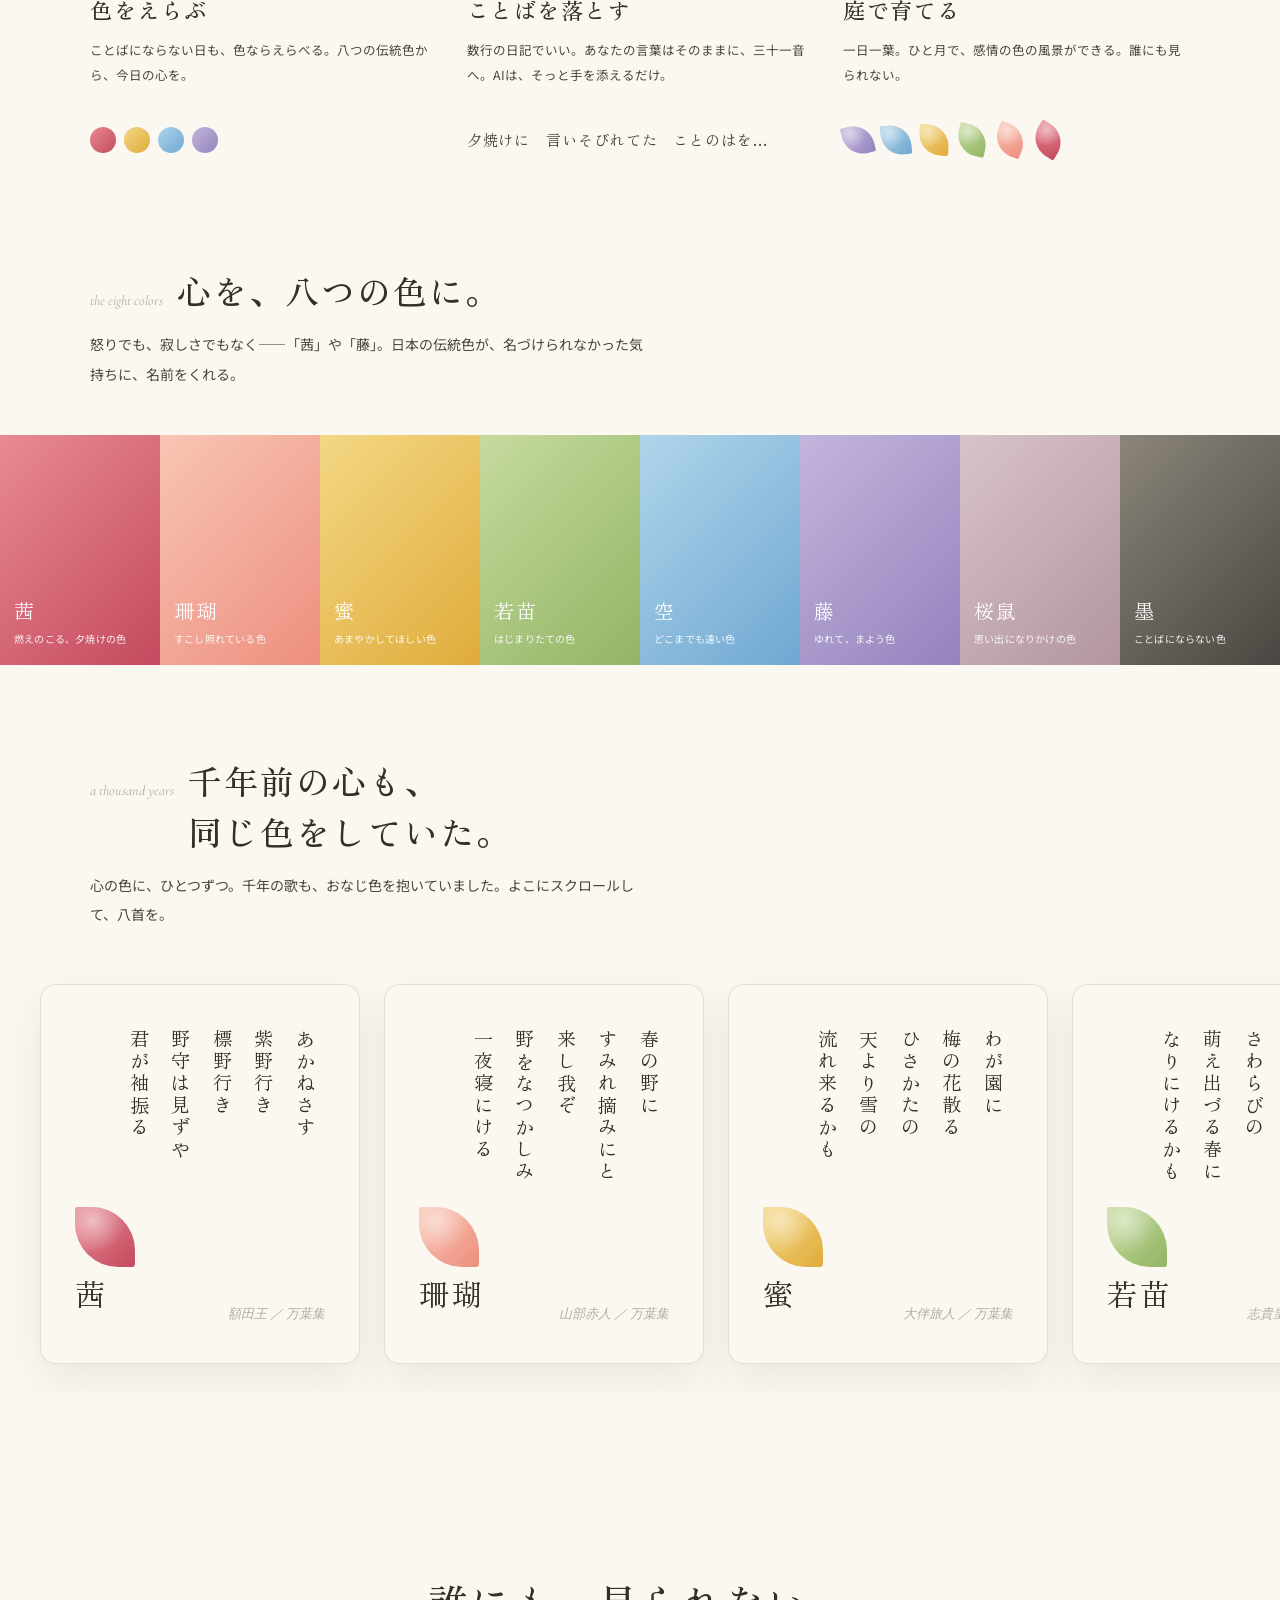
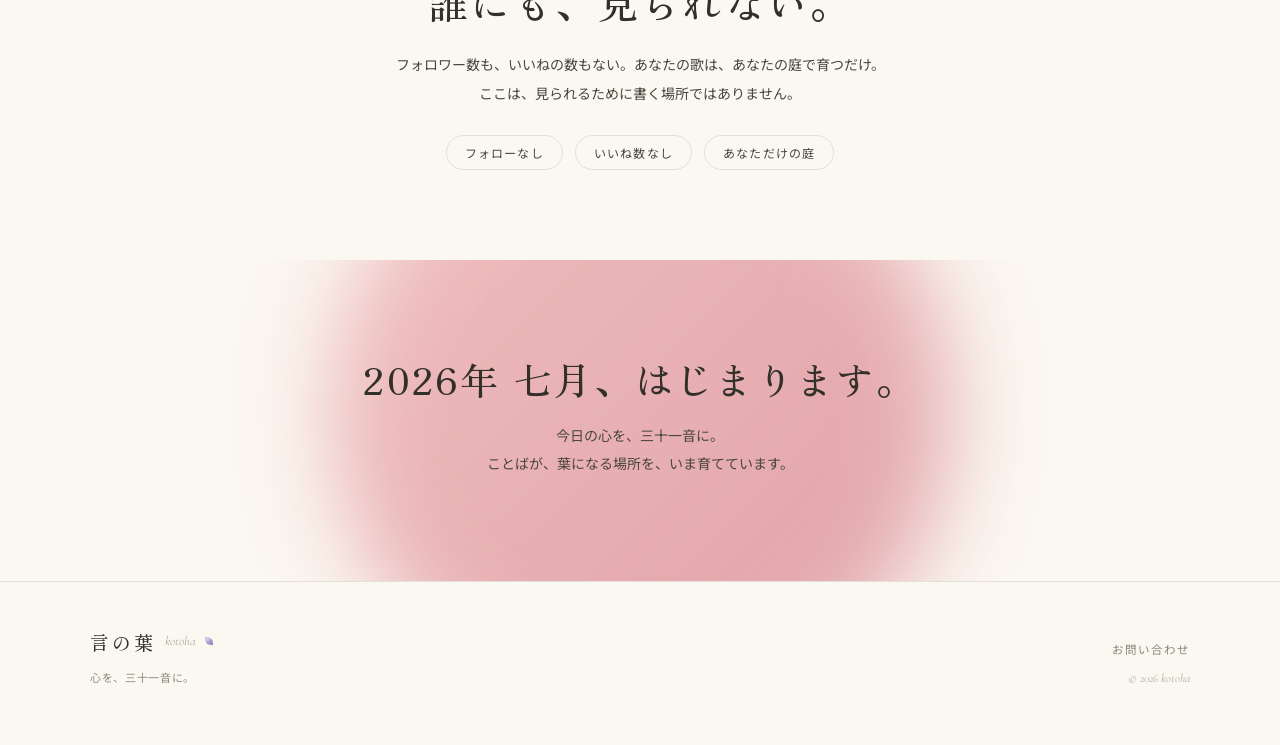
==== commit c838ddb4: "古典和歌を「一色一首」の横スクロールカルーセルに 単一カードを廃し、八つの心の色それぞれに古典和歌を一首ずつ。 横スクロール＋scroll-snap、モバイルは1枚＋次ののぞき見でスワイプ誘導。 歌は" ====
--- a/index.html
+++ b/index.html
@@ -104,6 +104,15 @@
   .waka-card .lf { position: absolute; left: 34px; bottom: 96px; }
   .waka-card .cn { position: absolute; left: 34px; bottom: 48px; font-family: var(--k-font-tanka); font-size: 30px; letter-spacing: 0.1em; color: var(--kn-ink); }
   .waka-card .src { position: absolute; right: 34px; bottom: 40px; font-family: var(--kn-latin); font-style: italic; font-size: 13px; color: var(--kn-ink-ghost); }
+  /* waka carousel（色ごとに一首・横スクロール） */
+  .waka-rail { display: flex; gap: 24px; overflow-x: auto; scroll-snap-type: x mandatory; -webkit-overflow-scrolling: touch; padding: 40px 40px 28px; margin-top: 4px; scrollbar-width: thin; scrollbar-color: var(--kn-ink-ghost) transparent; }
+  .waka-rail::-webkit-scrollbar { height: 6px; }
+  .waka-rail::-webkit-scrollbar-thumb { background: var(--kn-hairline); border-radius: 3px; }
+  .waka-rail .waka-card { flex: 0 0 auto; width: 320px; height: 380px; scroll-snap-align: center; }
+  @media (max-width: 900px) {
+    .waka-rail { padding: 28px 24px 22px; }
+    .waka-rail .waka-card { width: min(82vw, 320px); }
+  }
 
   /* privacy */
   .privacy { text-align: center; }
@@ -304,24 +313,9 @@
 <section id="waka">
   <div class="wrap">
     <div class="shead reveal"><span class="n">a thousand years</span><h2>千年前の心も、<br />同じ色をしていた。</h2></div>
-    <div class="waka-grid">
-      <div class="waka-card reveal">
-        <div class="vk">
-          <span>あかねさす</span><span>紫野行き</span><span>標野行き</span><span>野守は見ずや</span><span>君が袖振る</span>
-        </div>
-        <div class="leaf lf g-akane" style="width:64px;height:64px;"></div>
-        <div class="cn">茜</div>
-        <div class="src">額田王 ／ 万葉集</div>
-      </div>
-      <div class="reveal">
-        <p class="lead" style="max-width:480px;">
-          千三百年前、額田王が詠んだ恋の歌。あかね色に染まる野で、あの人がそっと袖を振る――。<br /><br />
-          その「あかね」も、あなたが今日えらぶ「茜」も、おなじ心の色。言の葉は、あなたの一日を、千年つづく歌の系譜にそっと連ねます。
-        </p>
-        <div style="margin-top:22px;font-family:var(--kn-latin);font-style:italic;font-size:13px;color:var(--kn-ink-ghost);">＃心の色で読む、古典和歌 ― 毎週水曜、SNSで連載中</div>
-      </div>
-    </div>
-  </div>
+    <p class="lead reveal">心の色に、ひとつずつ。千年の歌も、おなじ色を抱いていました。よこにスクロールして、八首を。</p>
+  </div>
+  <div class="waka-rail reveal" id="wakaRail"></div>
 </section>
 
 <!-- PRIVACY -->
@@ -427,6 +421,32 @@
   var v3 = document.getElementById("vis3");
   ["fuji","sora","mitsu","wakanae","sango","akane"].forEach(function(k,i){
     var s=document.createElement("span"); s.className="leaf g-"+k; s.style.cssText="width:30px;height:30px;transform:rotate("+(-14+i*9)+"deg);"; v3.appendChild(s);
+  });
+
+  // waka carousel（色ごとに一首）
+  var WAKA = [
+    ["akane", ["あかねさす","紫野行き","標野行き","野守は見ずや","君が袖振る"], "額田王 ／ 万葉集"],
+    ["sango", ["春の野に","すみれ摘みにと","来し我ぞ","野をなつかしみ","一夜寝にける"], "山部赤人 ／ 万葉集"],
+    ["mitsu", ["わが園に","梅の花散る","ひさかたの","天より雪の","流れ来るかも"], "大伴旅人 ／ 万葉集"],
+    ["wakanae", ["石走る","垂水の上の","さわらびの","萌え出づる春に","なりにけるかも"], "志貴皇子 ／ 万葉集"],
+    ["sora", ["天の原","ふりさけ見れば","春日なる","三笠の山に","出でし月かも"], "阿倍仲麻呂 ／ 古今集"],
+    ["fuji", ["藤波の","影なす海の","底清み","沈く石をも","玉とぞ我が見る"], "大伴家持 ／ 万葉集"],
+    ["sakuranezu", ["花の色は","うつりにけりな","いたづらに","わが身世にふる","ながめせしまに"], "小野小町 ／ 古今集"],
+    ["sumi", ["暗きより","暗き道にぞ","入りぬべき","はるかに照らせ","山の端の月"], "和泉式部 ／ 拾遺集"]
+  ];
+  var nameByKey = {};
+  COLORS.forEach(function(c){ nameByKey[c[0]] = c[1]; });
+  var rail = document.getElementById("wakaRail");
+  WAKA.forEach(function(w){
+    var key = w[0], lines = w[1], src = w[2];
+    var card = document.createElement("div");
+    card.className = "waka-card";
+    var vk = '<div class="vk">' + lines.map(function(l){ return '<span>' + l + '</span>'; }).join('') + '</div>';
+    card.innerHTML = vk
+      + '<div class="leaf lf g-' + key + '" style="width:60px;height:60px;"></div>'
+      + '<div class="cn">' + nameByKey[key] + '</div>'
+      + '<div class="src">' + src + '</div>';
+    rail.appendChild(card);
   });
 
   // nav solidify
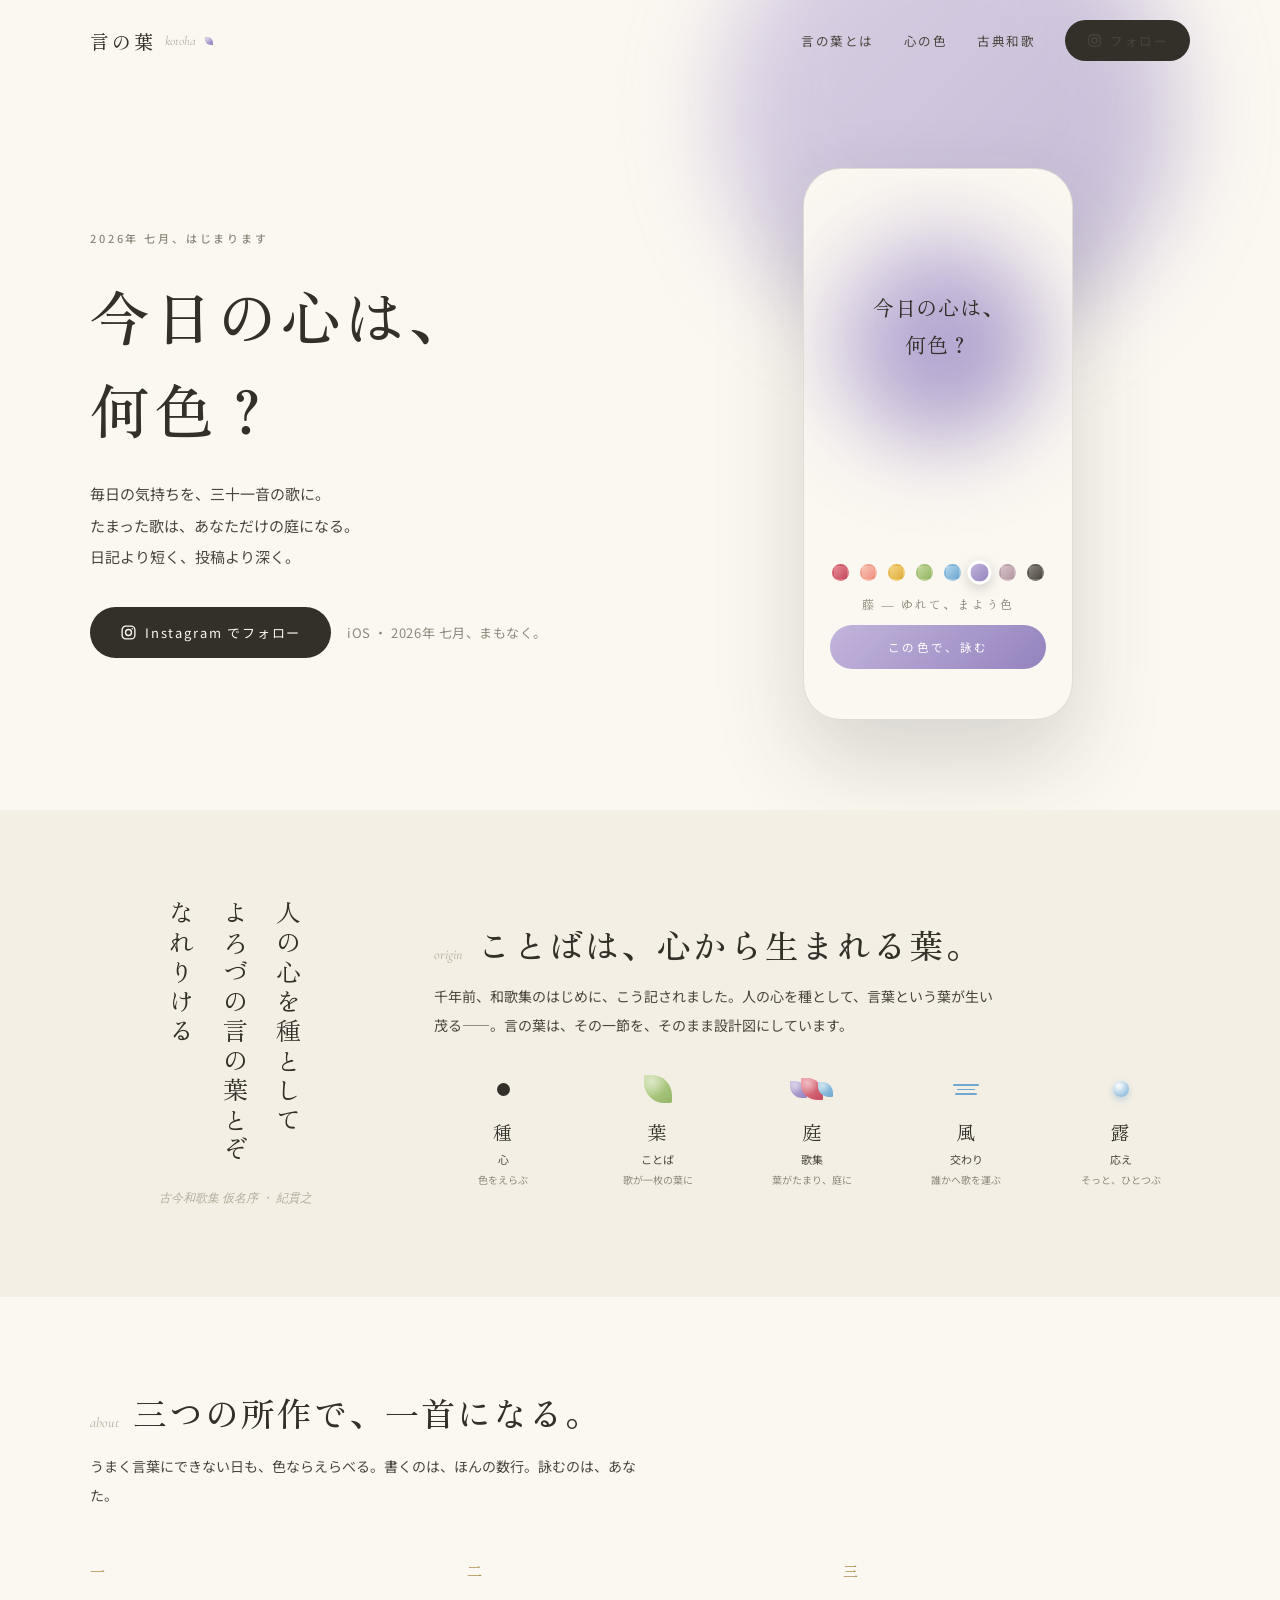
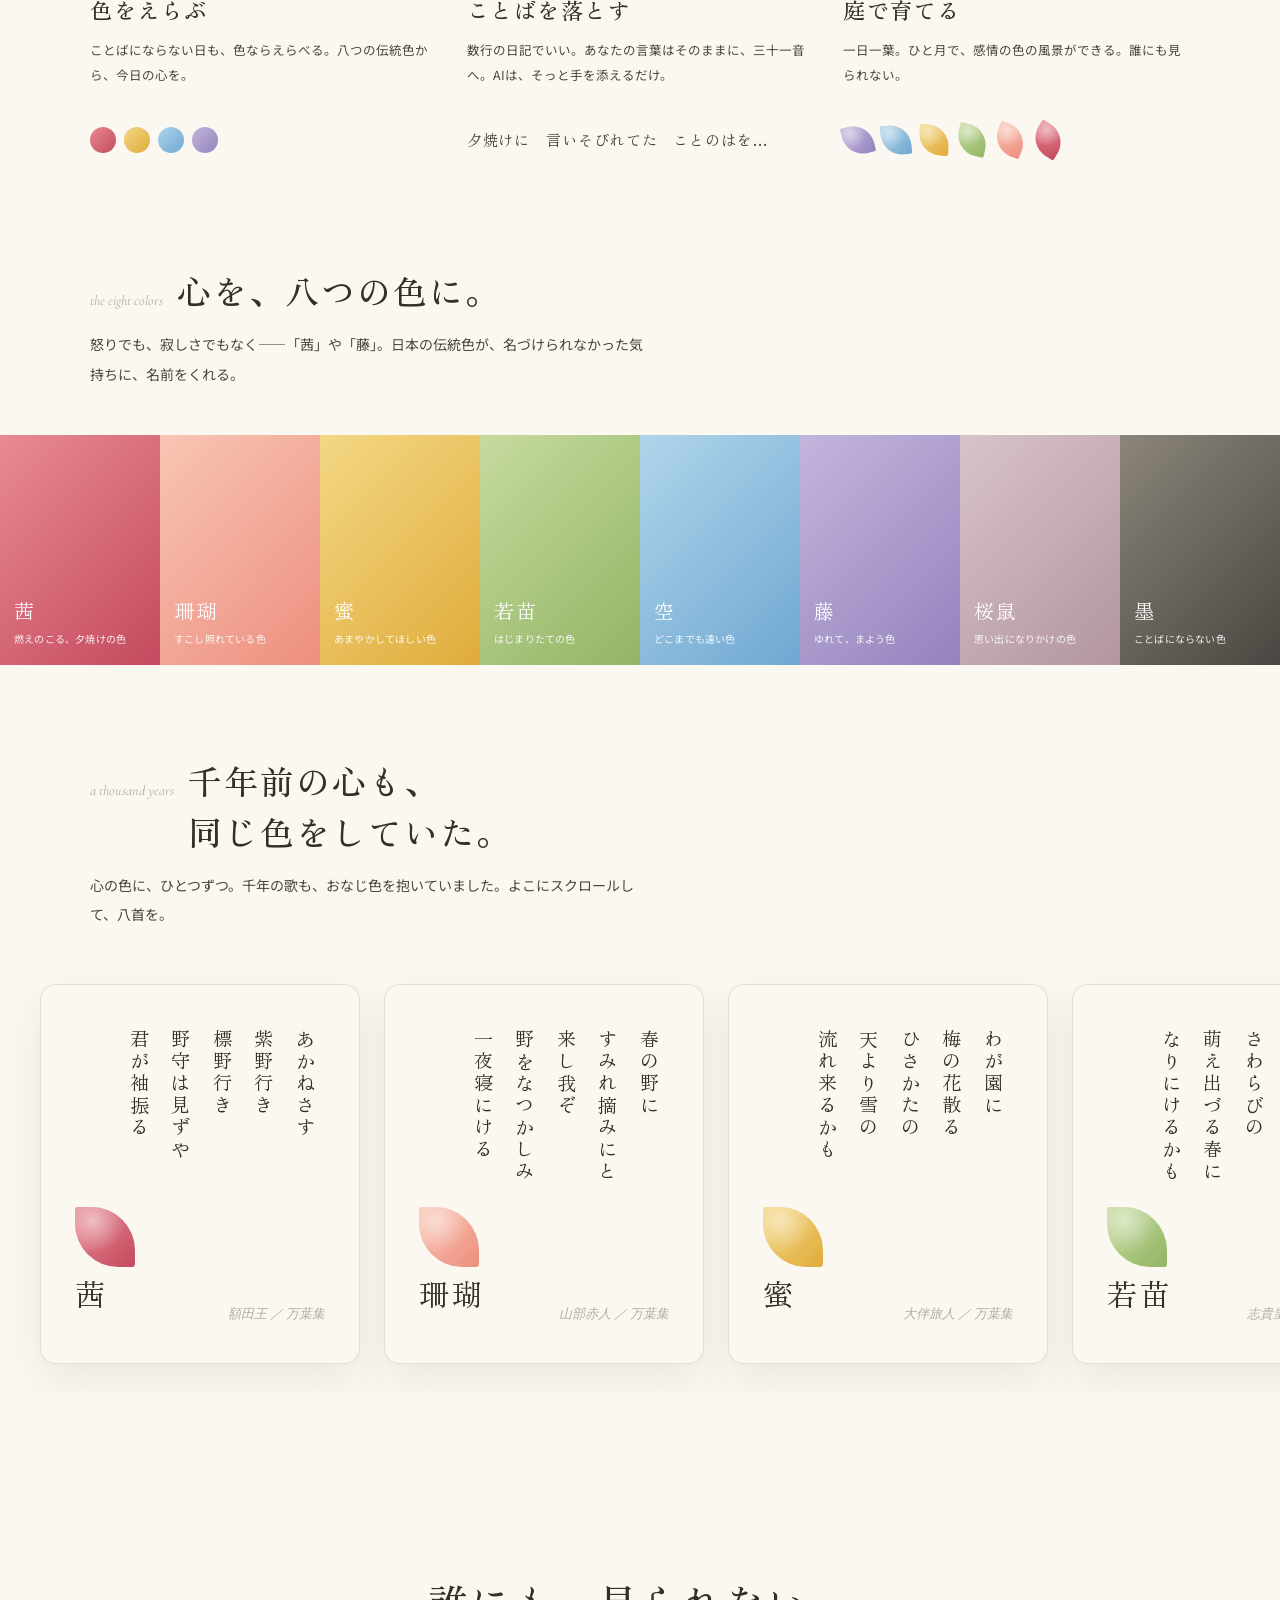
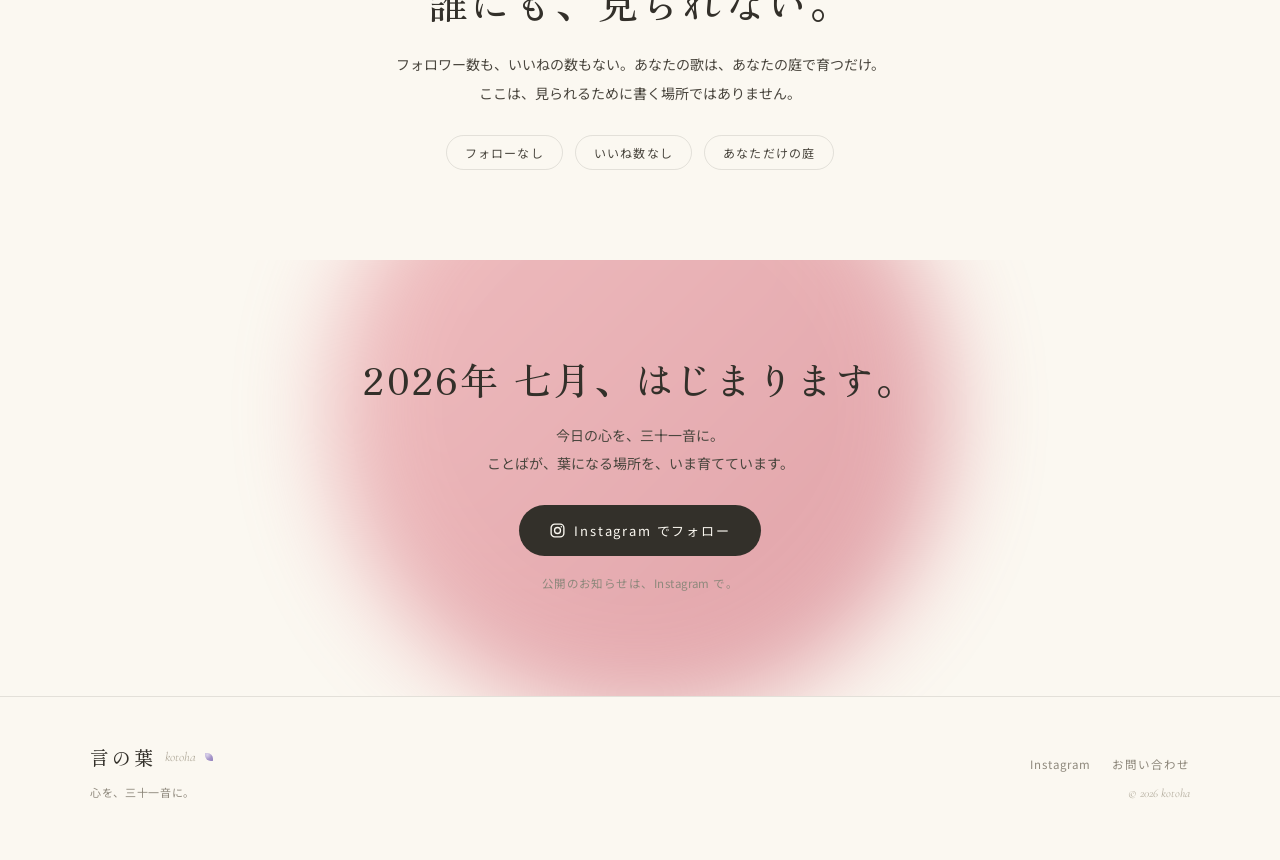
==== commit 2dc907bc: "Instagram フォロー導線を追加（アカウント開設） - nav: 「フォロー」ピル（IGアイコン付き） - hero: 「Instagram でフォロー」CTA＋「iOS ・ 2026年 七月、" ====
--- a/index.html
+++ b/index.html
@@ -49,7 +49,8 @@
   .navlinks a { font-size: 12.5px; letter-spacing: 0.12em; color: var(--kn-ink-soft); }
   .navlinks a:hover { color: var(--kn-ink); }
   .navlinks .links-inline { display: flex; gap: 30px; }
-  .cta { font-size: 12.5px; letter-spacing: 0.14em; color: var(--kn-paper); background: var(--kn-ink); border-radius: 999px; padding: 11px 22px; border: none; cursor: pointer; white-space: nowrap; transition: opacity .2s; }
+  .cta { display: inline-flex; align-items: center; gap: 8px; font-size: 12.5px; letter-spacing: 0.14em; color: var(--kn-paper); background: var(--kn-ink); border-radius: 999px; padding: 11px 22px; border: none; cursor: pointer; white-space: nowrap; transition: opacity .2s; }
+  .cta .ig { flex: 0 0 auto; }
   .cta:hover { opacity: 0.82; }
   .cta.lg { padding: 16px 30px; font-size: 13px; }
   .navlinks .menutoggle { display: none; }
@@ -217,6 +218,7 @@
         <a href="#colors">心の色</a>
         <a href="#waka">古典和歌</a>
       </span>
+      <a class="cta" href="https://www.instagram.com/kotoha.app" target="_blank" rel="noopener" aria-label="Instagram をフォロー"><svg class="ig" width="15" height="15" viewBox="0 0 24 24" fill="none" stroke="currentColor" stroke-width="1.9" aria-hidden="true"><rect x="3" y="3" width="18" height="18" rx="5.2"/><circle cx="12" cy="12" r="4.2"/><circle cx="17.4" cy="6.6" r="1.1" fill="currentColor" stroke="none"/></svg>フォロー</a>
     </div>
   </div>
 </nav>
@@ -230,6 +232,7 @@
       <h1 class="big reveal">今日の心は、<br />何色？</h1>
       <p class="sub reveal">毎日の気持ちを、三十一音の歌に。<br />たまった歌は、あなただけの庭になる。<br />日記より短く、投稿より深く。</p>
       <div class="actions reveal">
+        <a class="cta lg" href="https://www.instagram.com/kotoha.app" target="_blank" rel="noopener"><svg class="ig" width="17" height="17" viewBox="0 0 24 24" fill="none" stroke="currentColor" stroke-width="1.9" aria-hidden="true"><rect x="3" y="3" width="18" height="18" rx="5.2"/><circle cx="12" cy="12" r="4.2"/><circle cx="17.4" cy="6.6" r="1.1" fill="currentColor" stroke="none"/></svg>Instagram でフォロー</a>
         <span class="note" style="font-family:var(--k-font-ui);font-style:normal;color:var(--kn-ink-faint);letter-spacing:0.04em;">iOS ・ 2026年 七月、まもなく。</span>
       </div>
     </div>
@@ -358,6 +361,10 @@
   <div class="wrap inner reveal">
     <h2>2026年 七月、はじまります。</h2>
     <p>今日の心を、三十一音に。<br />ことばが、葉になる場所を、いま育てています。</p>
+    <div style="margin-top:28px;">
+      <a class="cta lg" href="https://www.instagram.com/kotoha.app" target="_blank" rel="noopener"><svg class="ig" width="17" height="17" viewBox="0 0 24 24" fill="none" stroke="currentColor" stroke-width="1.9" aria-hidden="true"><rect x="3" y="3" width="18" height="18" rx="5.2"/><circle cx="12" cy="12" r="4.2"/><circle cx="17.4" cy="6.6" r="1.1" fill="currentColor" stroke="none"/></svg>Instagram でフォロー</a>
+    </div>
+    <p style="font-size:11.5px;color:var(--kn-ink-faint);margin-top:16px;letter-spacing:0.04em;">公開のお知らせは、Instagram で。</p>
   </div>
 </section>
 
@@ -370,7 +377,7 @@
     </div>
     <div style="text-align:right;">
       <div class="links">
-        <a href="mailto:kotoha.studio.slayuicorn@gmail.com">お問い合わせ</a>
+        <a href="https://www.instagram.com/kotoha.app" target="_blank" rel="noopener">Instagram</a><a href="mailto:kotoha.studio.slayuicorn@gmail.com">お問い合わせ</a>
       </div>
       <div class="copy" style="margin-top:14px;">© 2026 kotoha</div>
     </div>
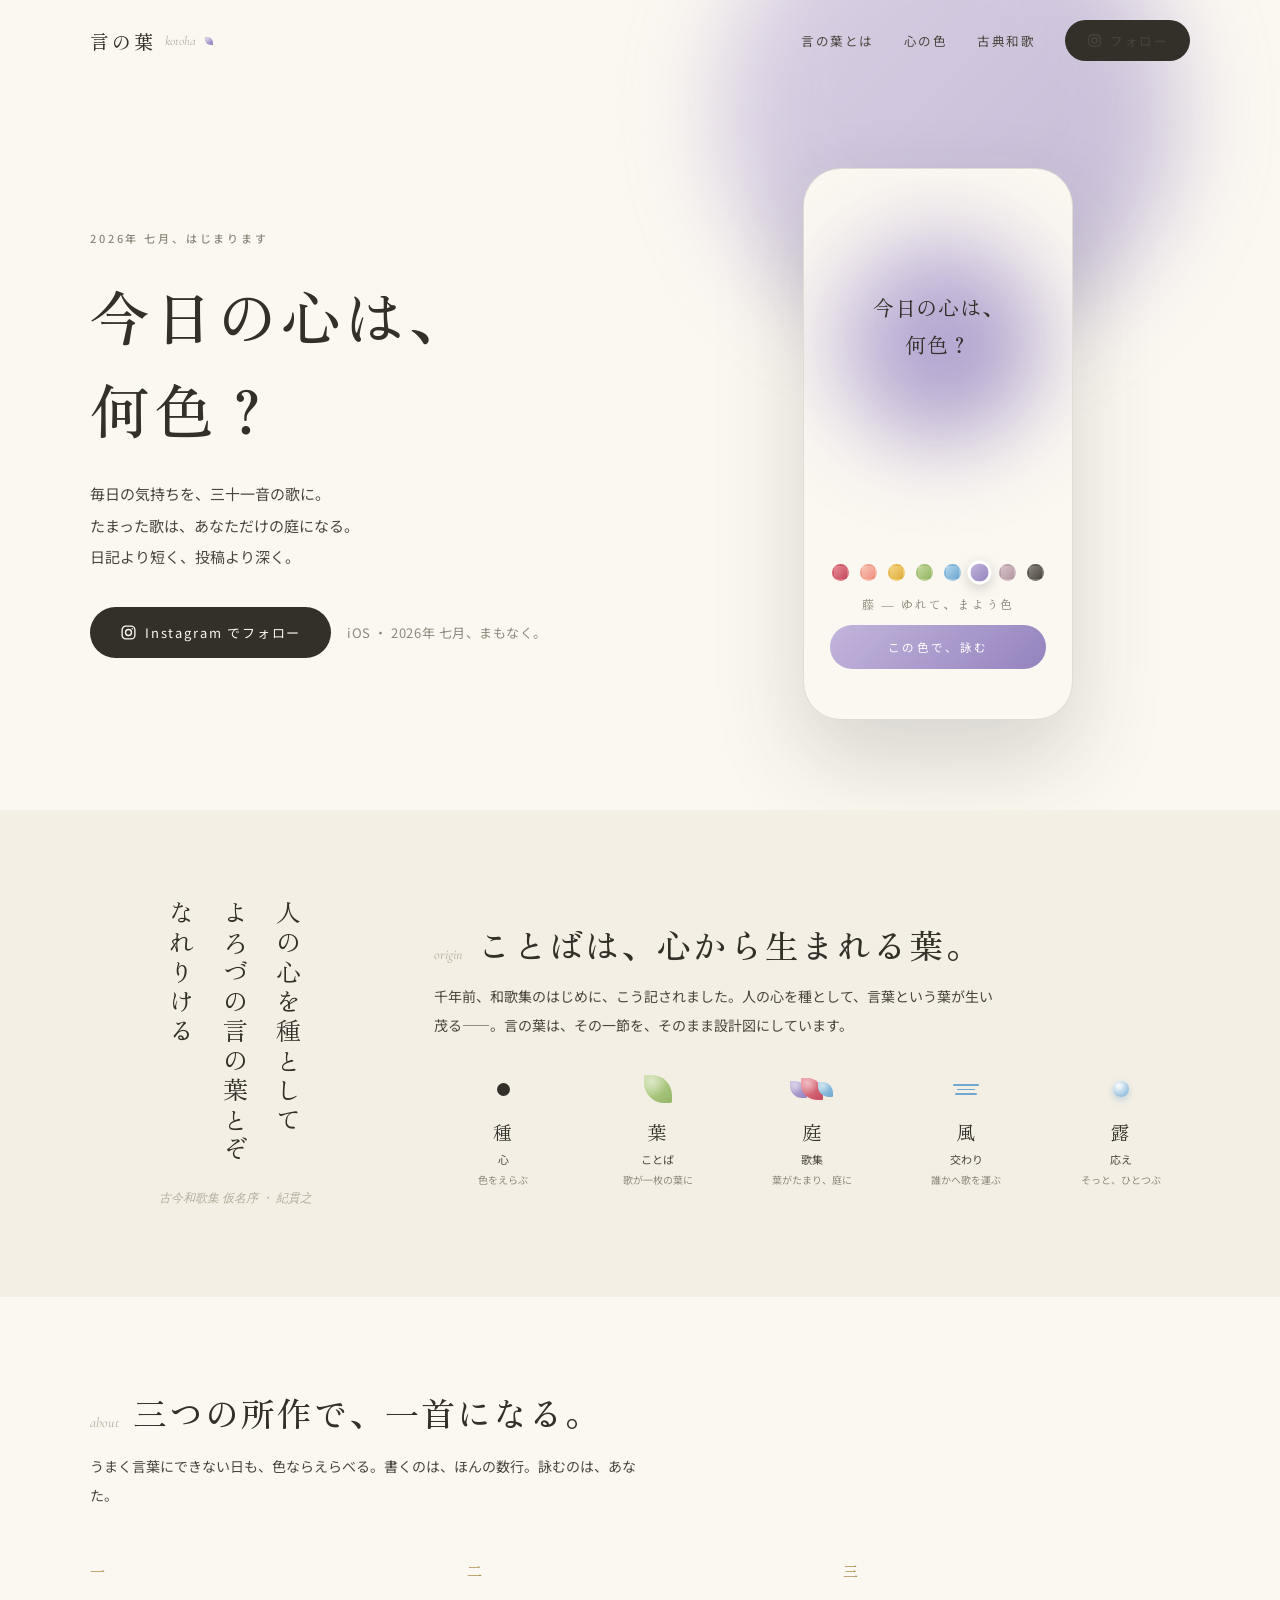
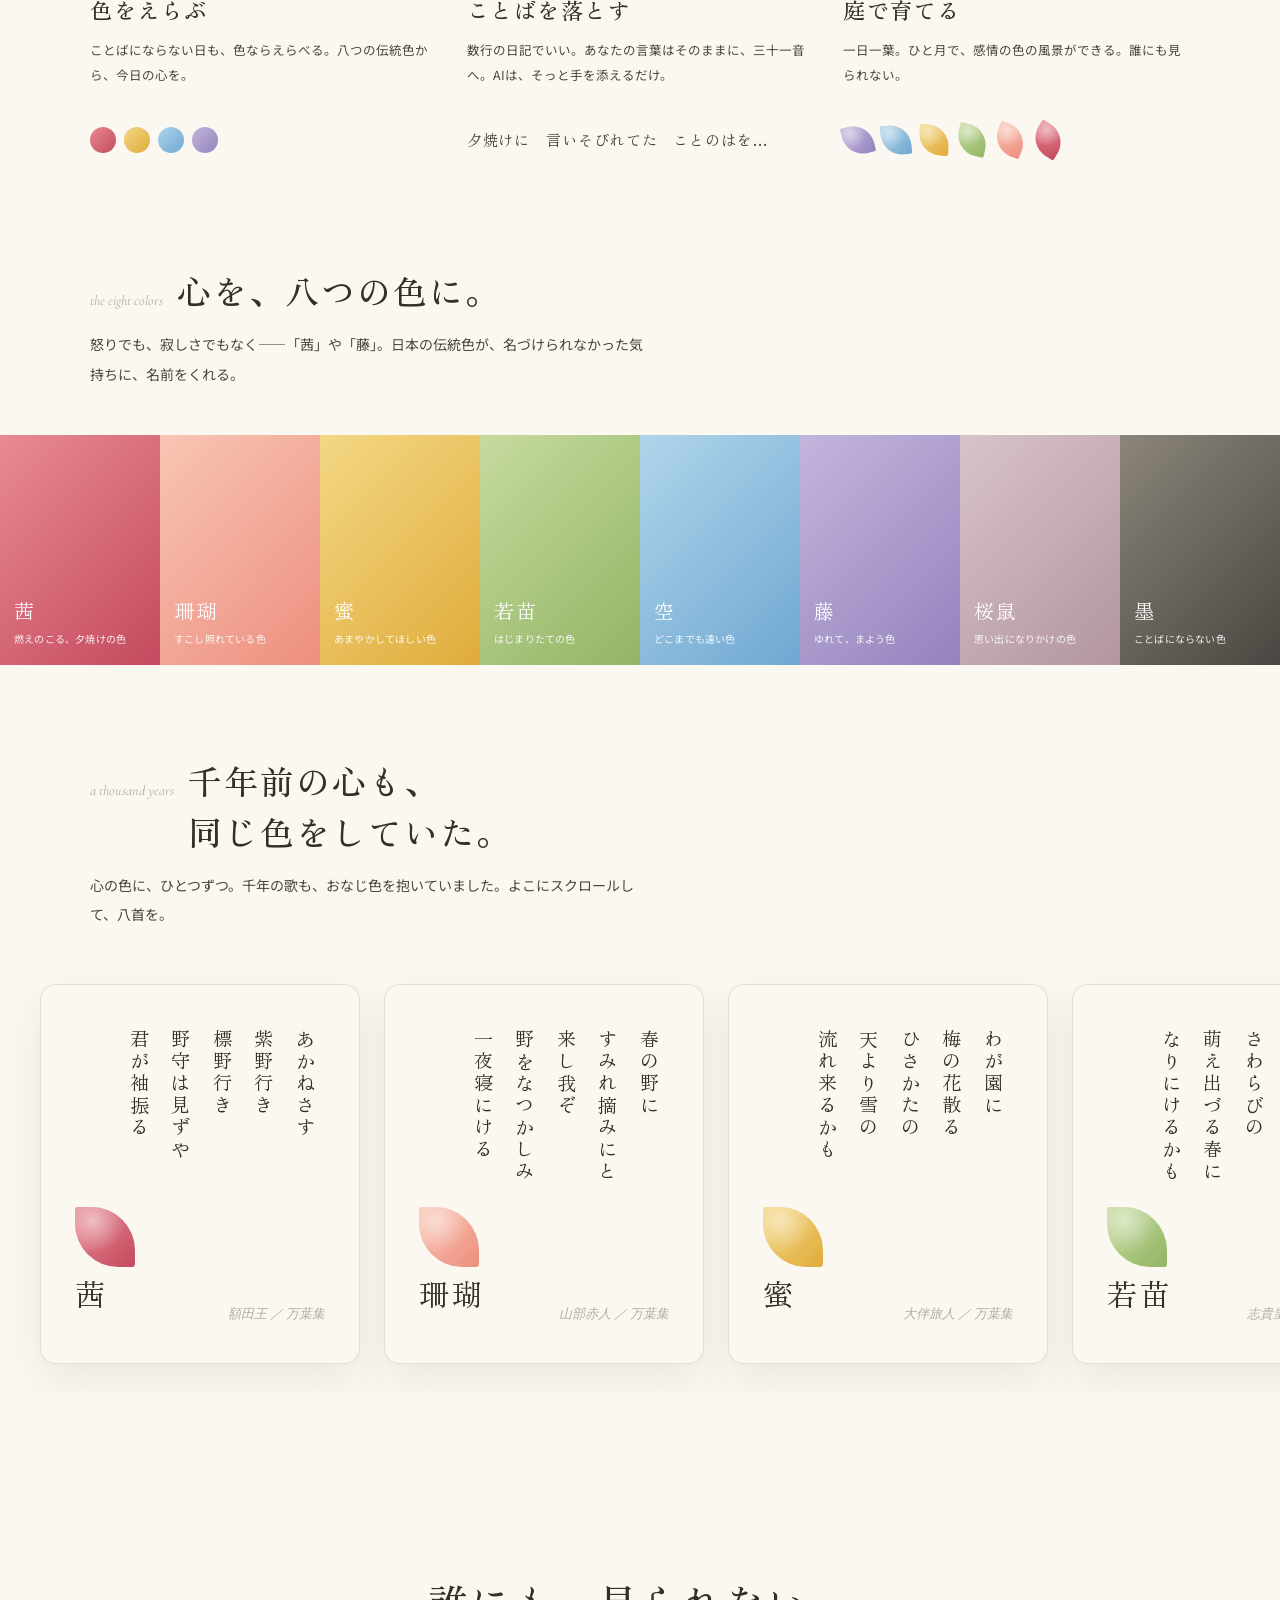
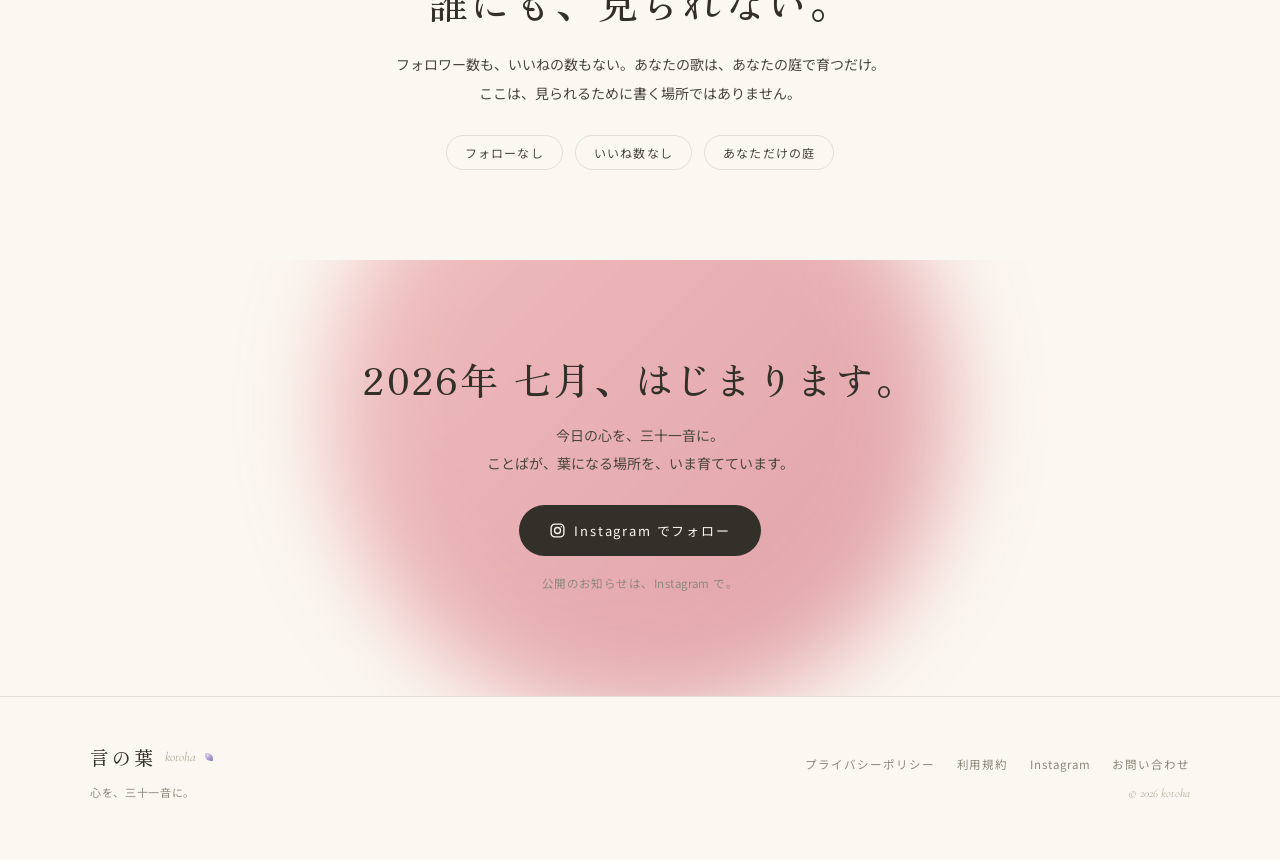
==== commit ad49b667: "プライバシーポリシー・利用規約ページを追加しフッターに復帰 - privacy.html / terms.html を追加（本文はアプリ app/lib/content/legal.dart   と完" ====
--- a/index.html
+++ b/index.html
@@ -377,7 +377,7 @@
     </div>
     <div style="text-align:right;">
       <div class="links">
-        <a href="https://www.instagram.com/kotoha.app" target="_blank" rel="noopener">Instagram</a><a href="mailto:kotoha.studio.slayuicorn@gmail.com">お問い合わせ</a>
+        <a href="privacy.html">プライバシーポリシー</a><a href="terms.html">利用規約</a><a href="https://www.instagram.com/kotoha.app" target="_blank" rel="noopener">Instagram</a><a href="mailto:kotoha.studio.slayuicorn@gmail.com">お問い合わせ</a>
       </div>
       <div class="copy" style="margin-top:14px;">© 2026 kotoha</div>
     </div>
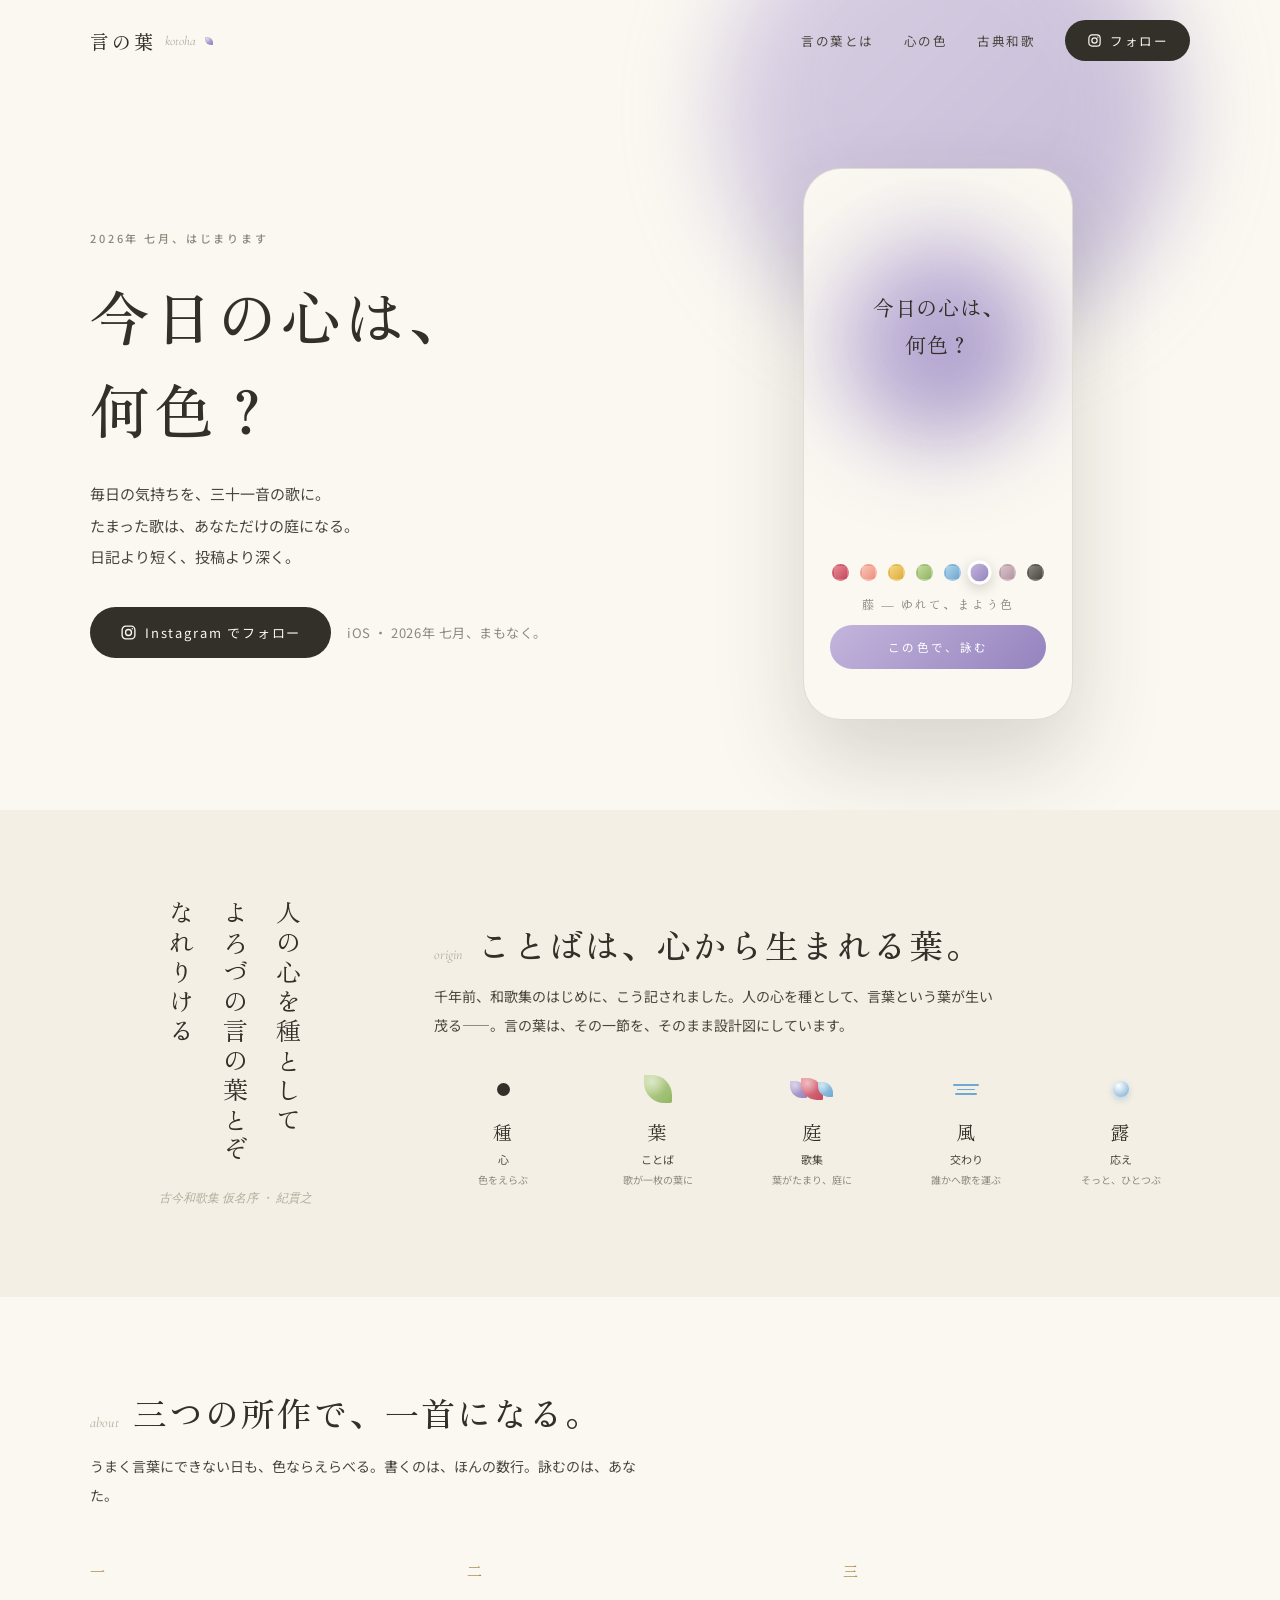
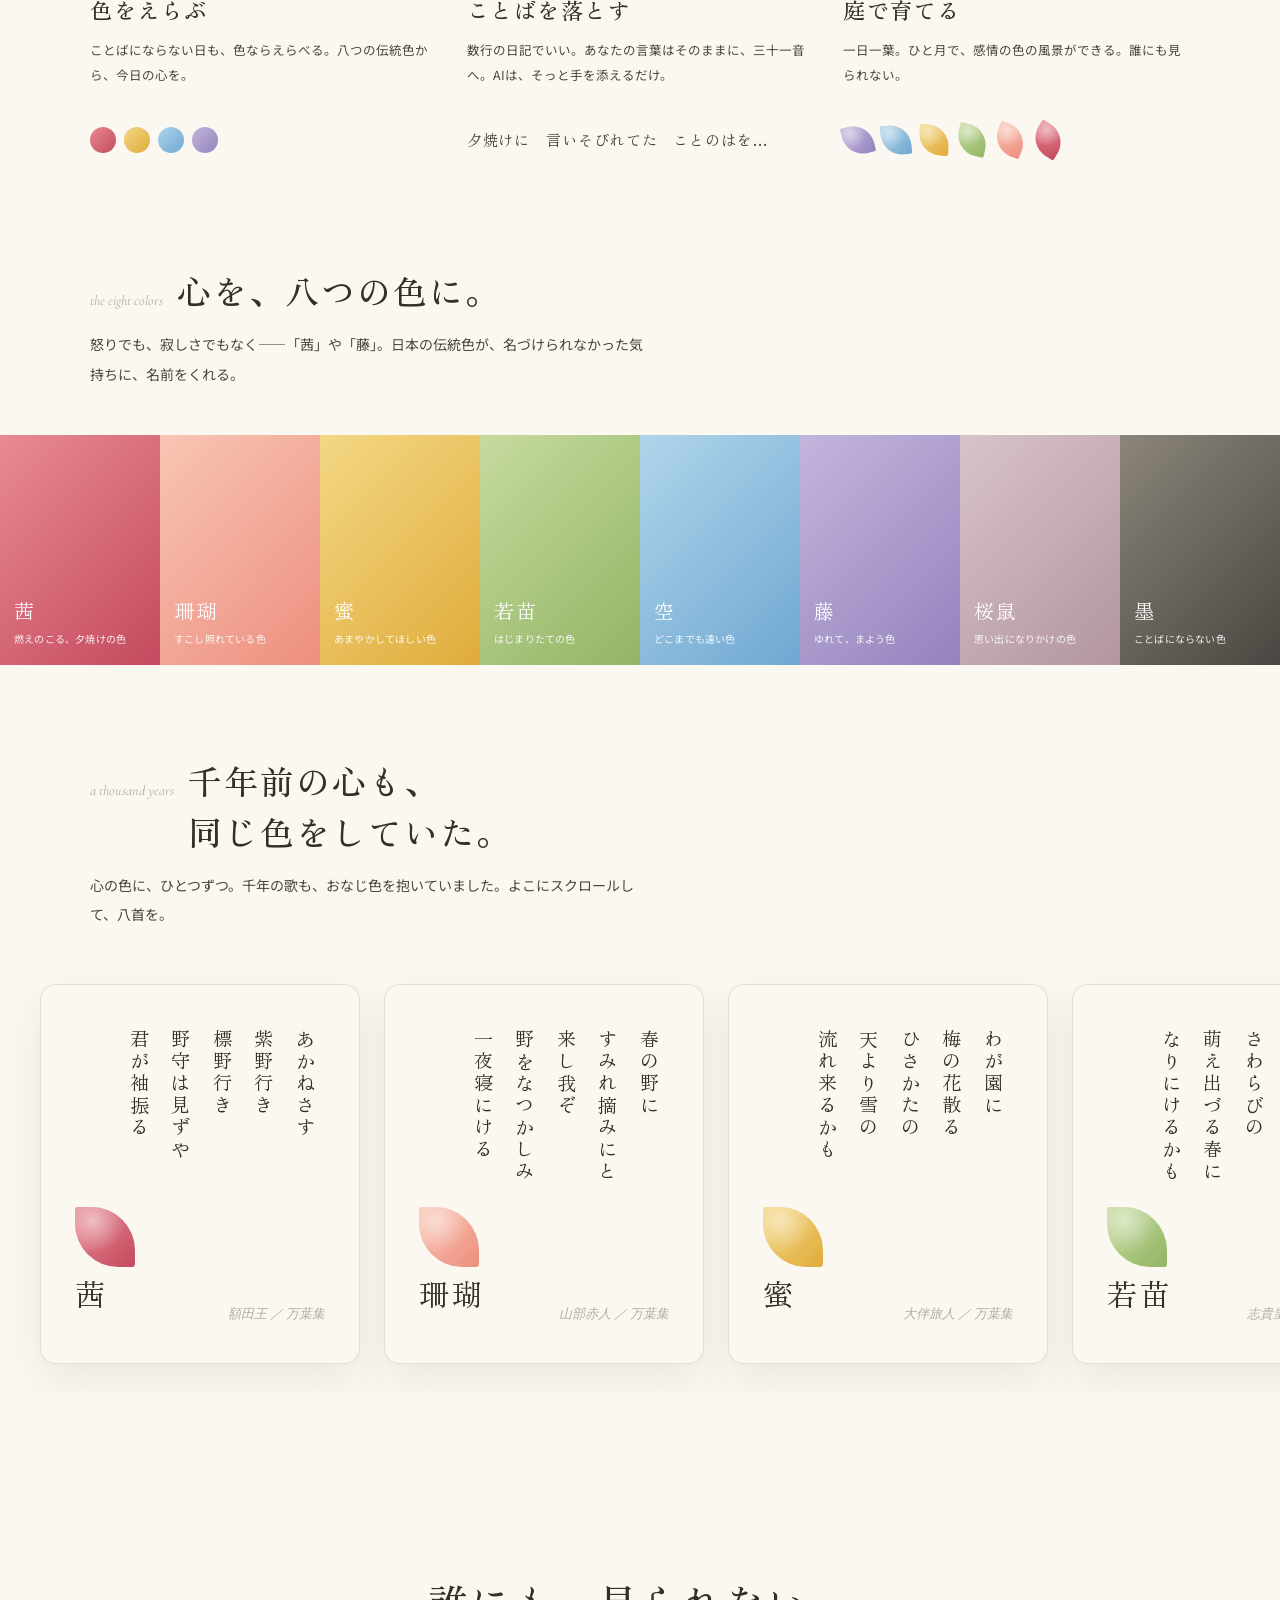
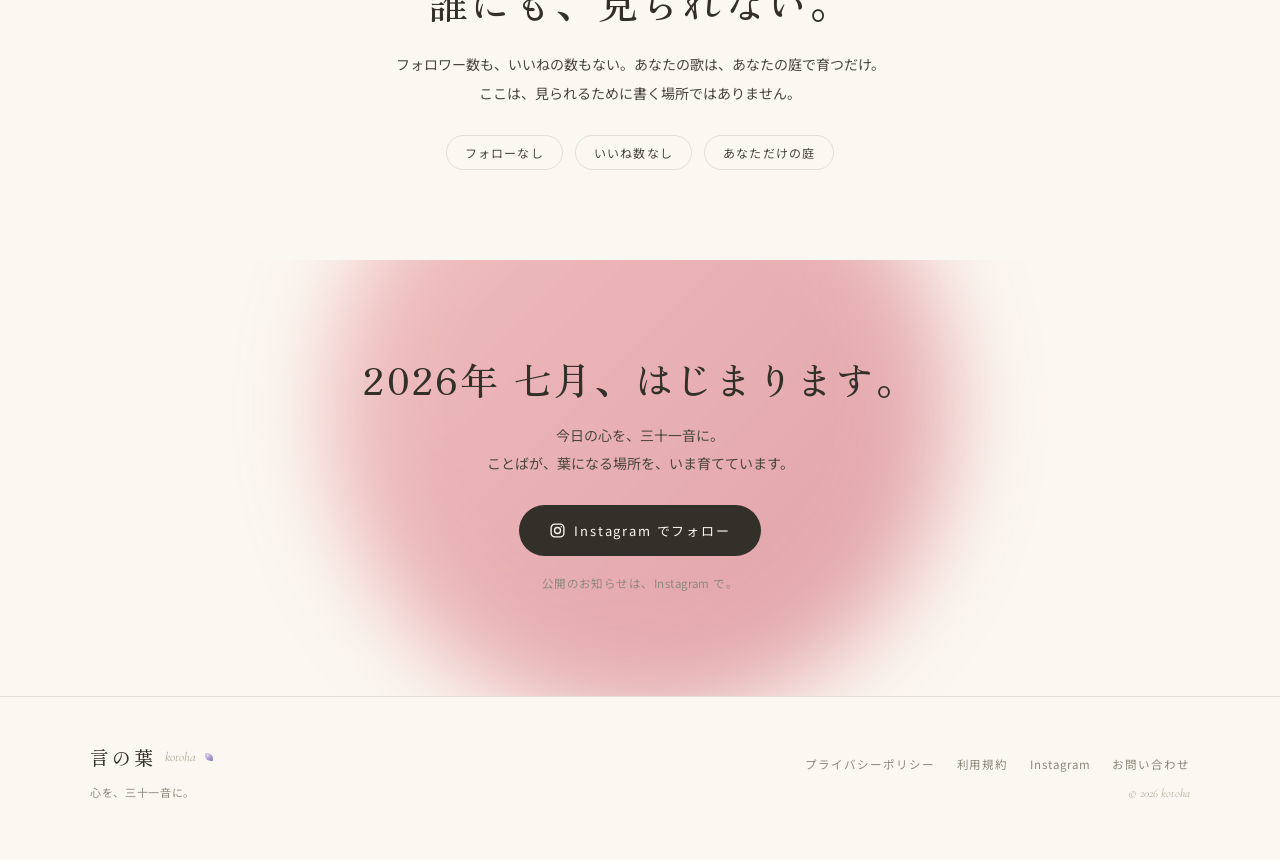
==== commit fe19b977: "nav フォローボタンの文字色を修正（薄かった） .navlinks a の色指定が .cta より詳細度が高く、暗いピル地に ink-soft の暗い文字が乗って薄く見えていた。 .navlinks" ====
--- a/index.html
+++ b/index.html
@@ -51,6 +51,8 @@
   .navlinks .links-inline { display: flex; gap: 30px; }
   .cta { display: inline-flex; align-items: center; gap: 8px; font-size: 12.5px; letter-spacing: 0.14em; color: var(--kn-paper); background: var(--kn-ink); border-radius: 999px; padding: 11px 22px; border: none; cursor: pointer; white-space: nowrap; transition: opacity .2s; }
   .cta .ig { flex: 0 0 auto; }
+  /* nav内では .navlinks a の色指定が .cta より詳細度が高いので、ピルの文字色を戻す */
+  .navlinks a.cta, .navlinks a.cta:hover { color: var(--kn-paper); }
   .cta:hover { opacity: 0.82; }
   .cta.lg { padding: 16px 30px; font-size: 13px; }
   .navlinks .menutoggle { display: none; }
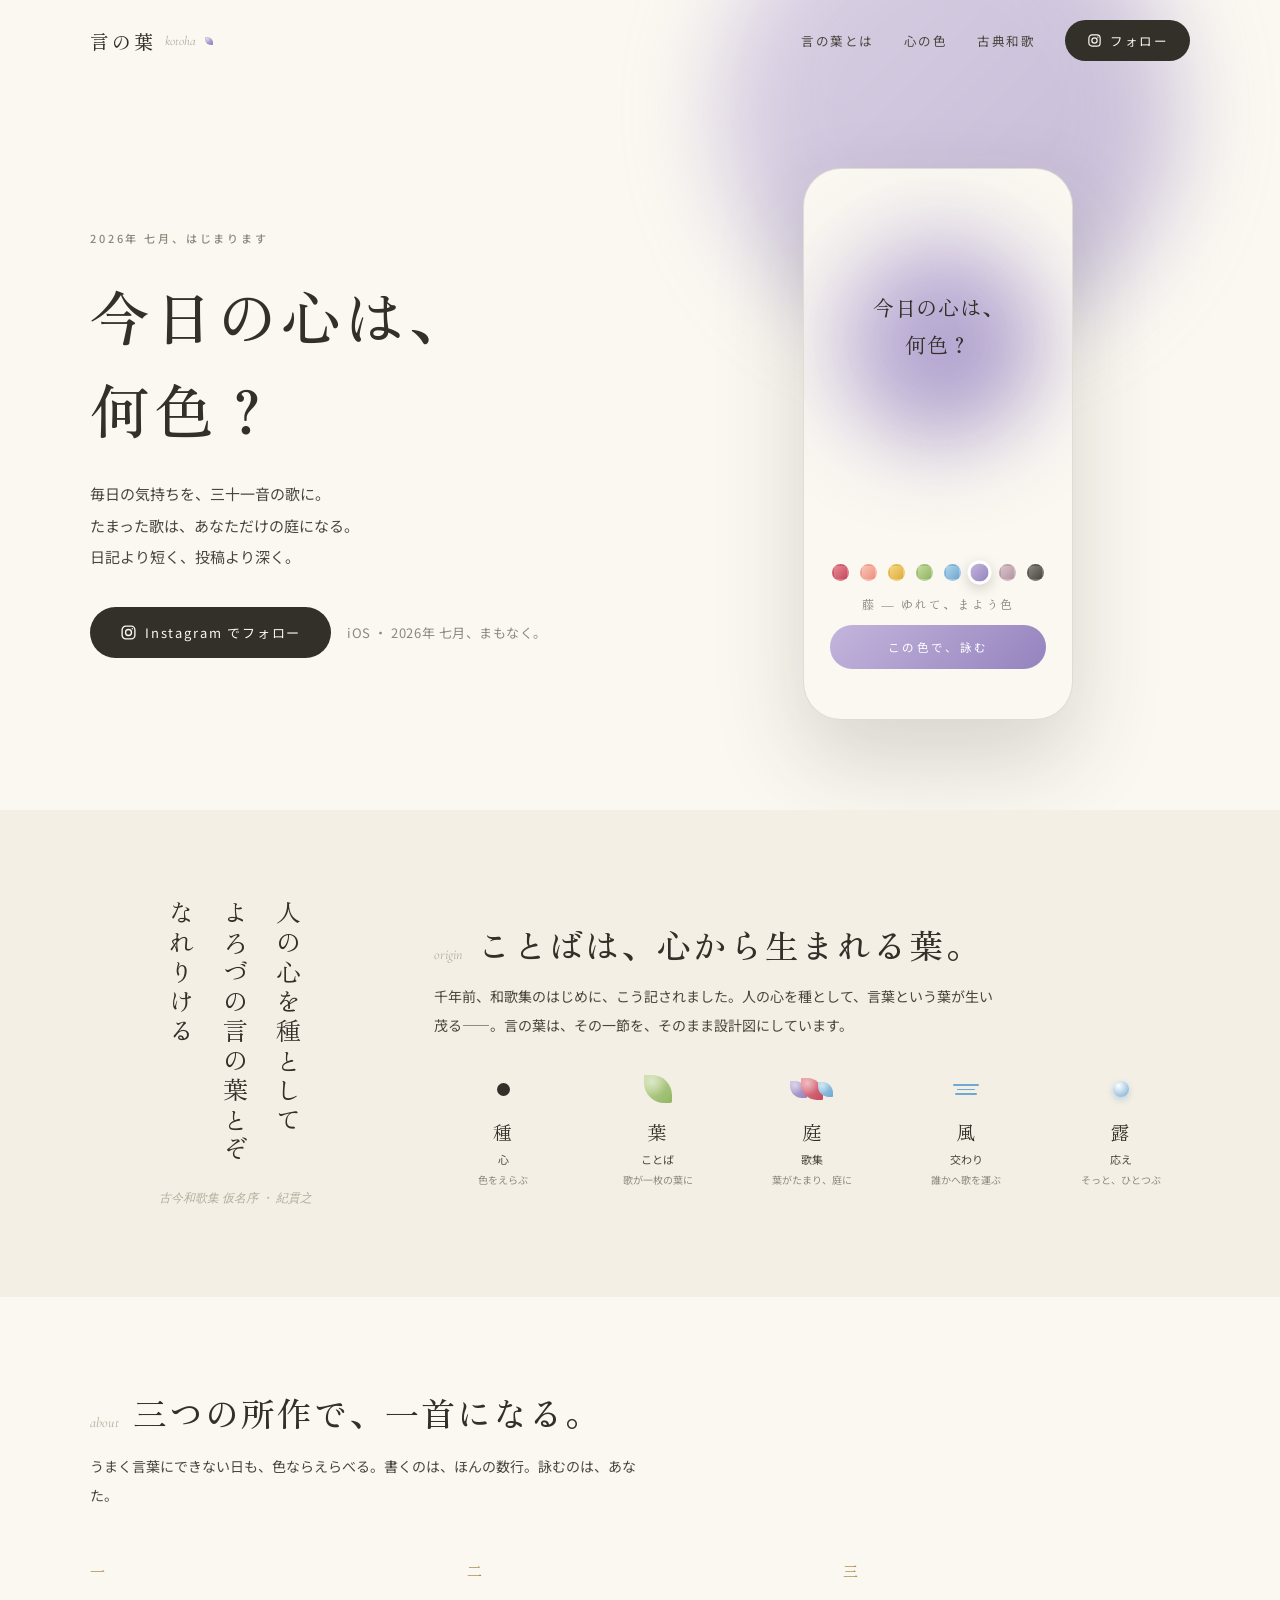
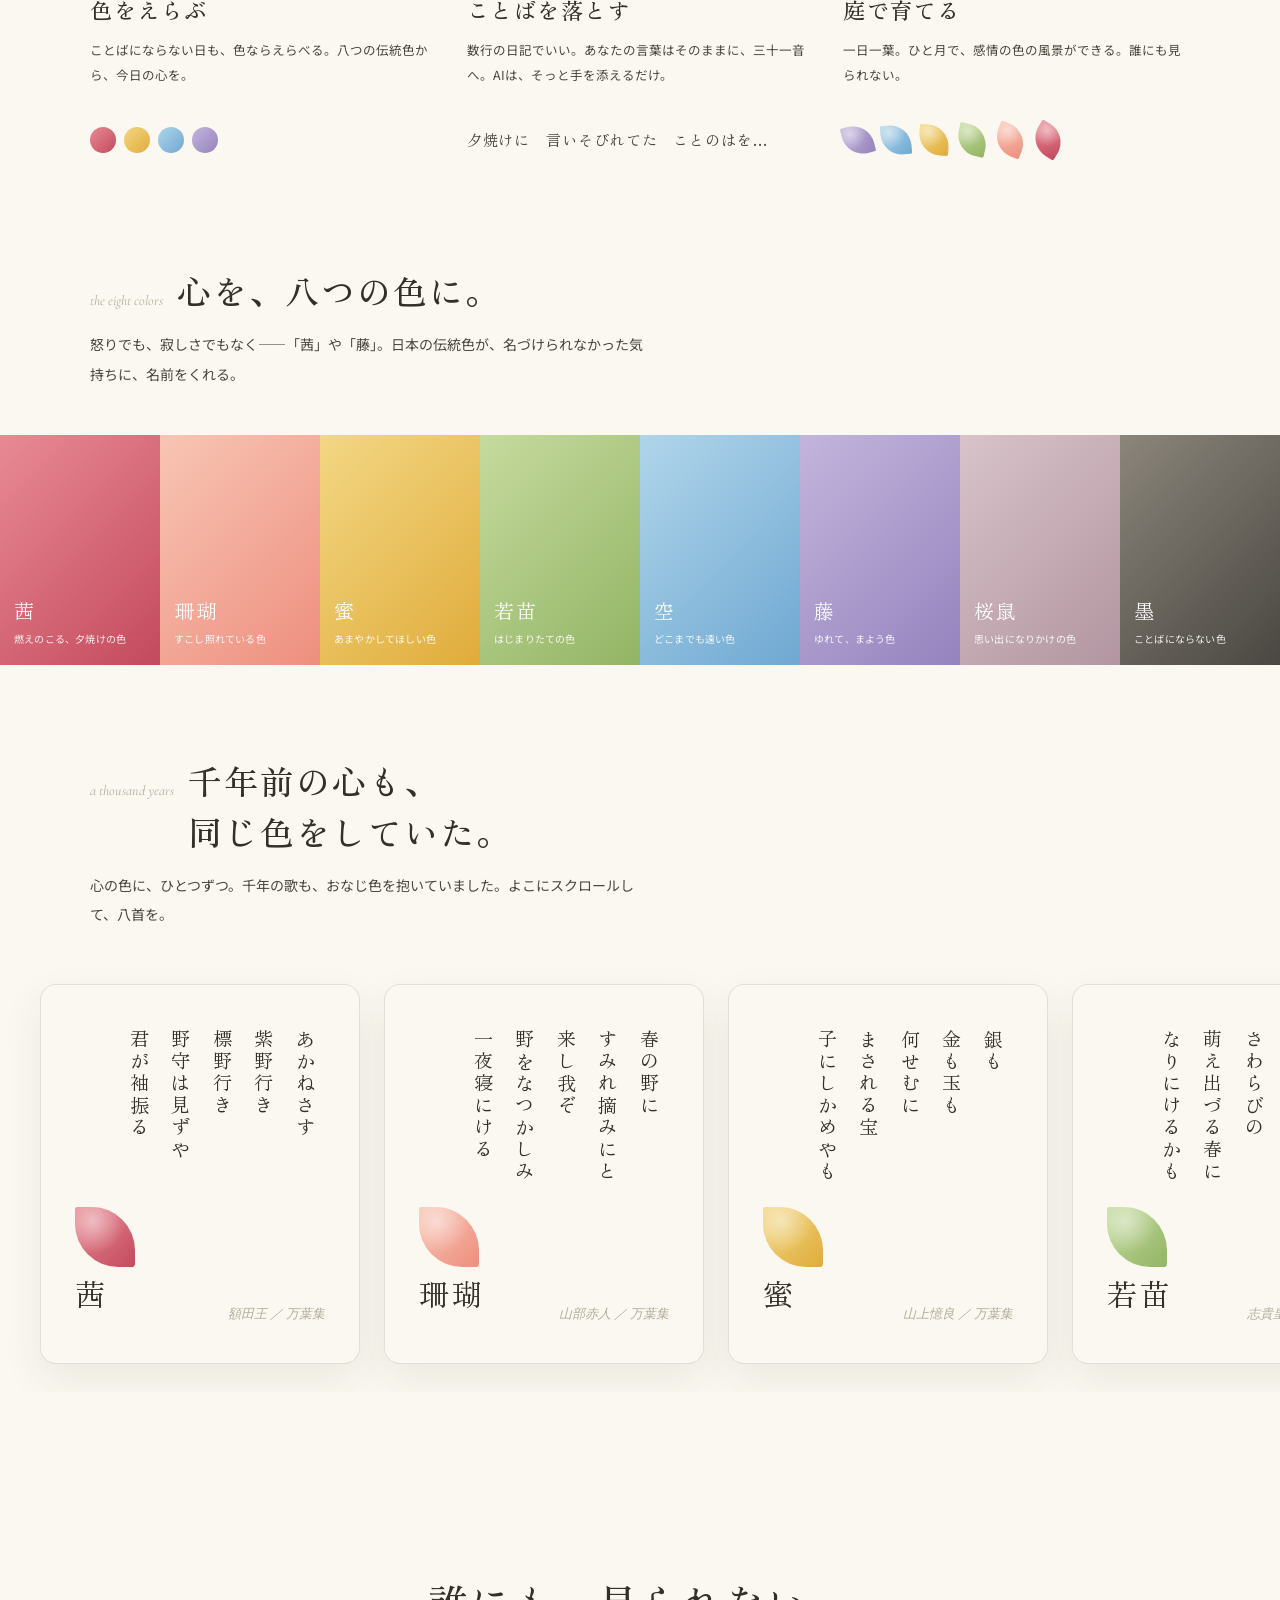
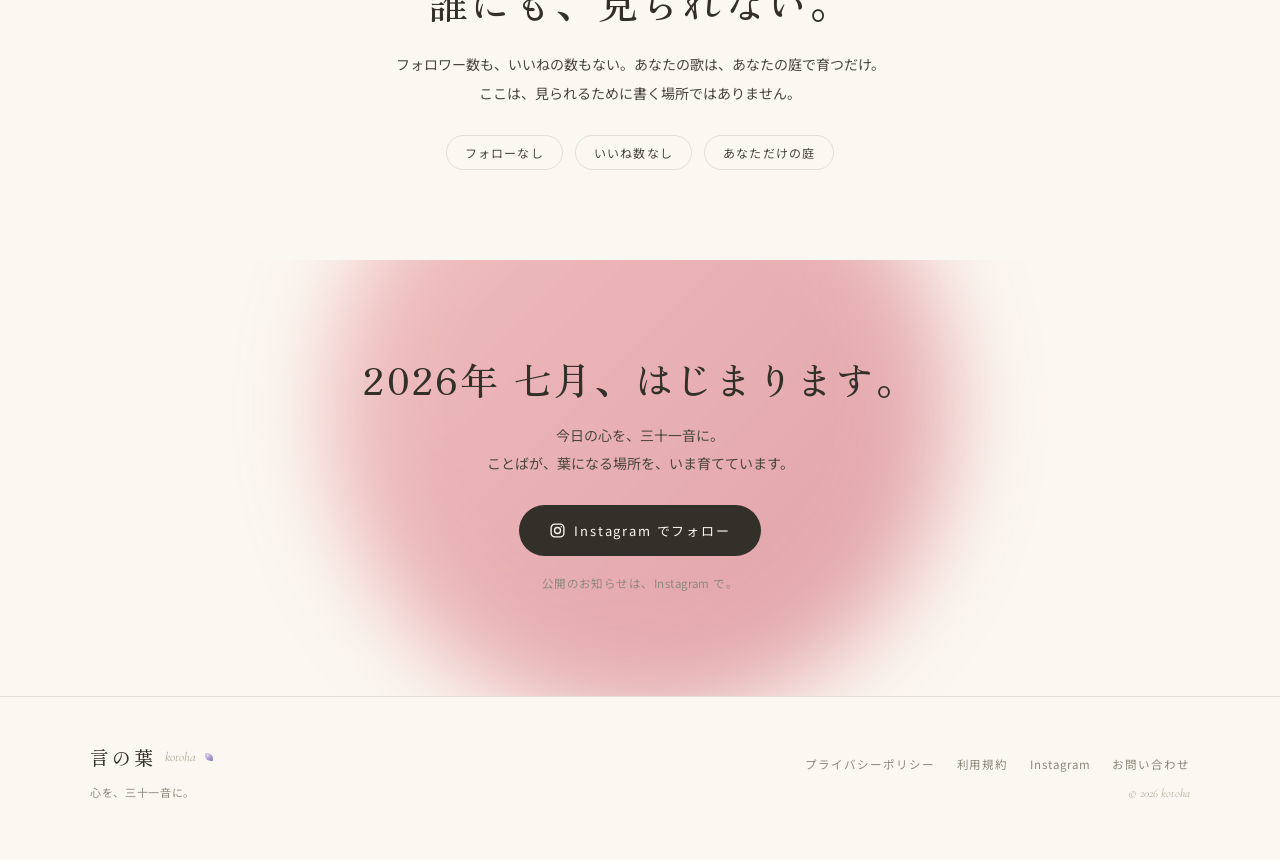
==== commit fc19aa94: "和歌カルーセルの選歌を更新 蜜=山上憶良「銀も金も玉も…」/ 空=小式部内侍「大江山…」/ 藤=寂蓮法師「むらさめの…」/ 桜鼠=紫式部「めぐり逢ひて…」に差し替え。 墨の出典表記を拾遺和歌集に。茜・" ====
--- a/index.html
+++ b/index.html
@@ -436,12 +436,12 @@
   var WAKA = [
     ["akane", ["あかねさす","紫野行き","標野行き","野守は見ずや","君が袖振る"], "額田王 ／ 万葉集"],
     ["sango", ["春の野に","すみれ摘みにと","来し我ぞ","野をなつかしみ","一夜寝にける"], "山部赤人 ／ 万葉集"],
-    ["mitsu", ["わが園に","梅の花散る","ひさかたの","天より雪の","流れ来るかも"], "大伴旅人 ／ 万葉集"],
+    ["mitsu", ["銀も","金も玉も","何せむに","まされる宝","子にしかめやも"], "山上憶良 ／ 万葉集"],
     ["wakanae", ["石走る","垂水の上の","さわらびの","萌え出づる春に","なりにけるかも"], "志貴皇子 ／ 万葉集"],
-    ["sora", ["天の原","ふりさけ見れば","春日なる","三笠の山に","出でし月かも"], "阿倍仲麻呂 ／ 古今集"],
-    ["fuji", ["藤波の","影なす海の","底清み","沈く石をも","玉とぞ我が見る"], "大伴家持 ／ 万葉集"],
-    ["sakuranezu", ["花の色は","うつりにけりな","いたづらに","わが身世にふる","ながめせしまに"], "小野小町 ／ 古今集"],
-    ["sumi", ["暗きより","暗き道にぞ","入りぬべき","はるかに照らせ","山の端の月"], "和泉式部 ／ 拾遺集"]
+    ["sora", ["大江山","いく野の道の","遠ければ","まだふみもみず","天橋立"], "小式部内侍 ／ 金葉和歌集"],
+    ["fuji", ["むらさめの","露もまだひぬ","槇の葉に","霧立ちのぼる","秋の夕暮れ"], "寂蓮法師 ／ 新古今和歌集"],
+    ["sakuranezu", ["めぐり逢ひて","見しやそれとも","わかぬ間に","雲がくれにし","夜半の月かな"], "紫式部 ／ 新古今和歌集"],
+    ["sumi", ["暗きより","暗き道にぞ","入りぬべき","はるかに照らせ","山の端の月"], "和泉式部 ／ 拾遺和歌集"]
   ];
   var nameByKey = {};
   COLORS.forEach(function(c){ nameByKey[c[0]] = c[1]; });
